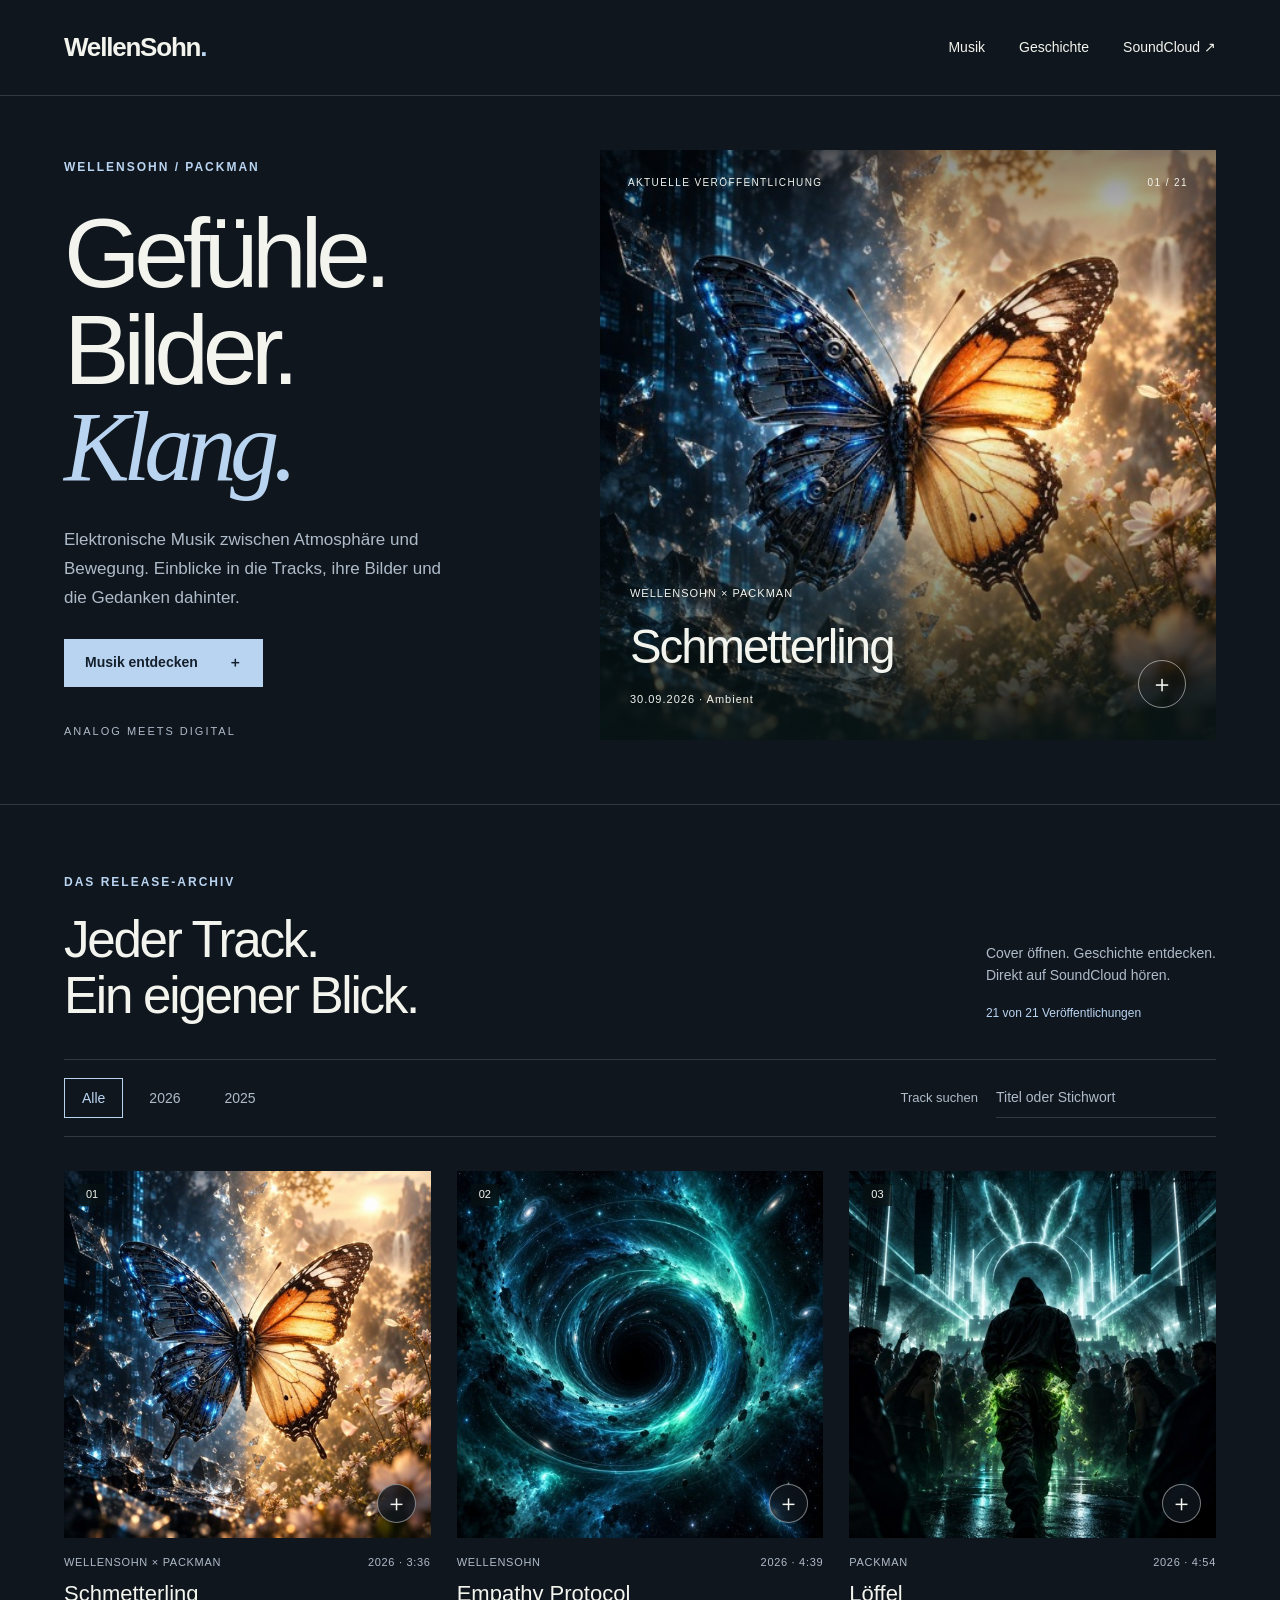
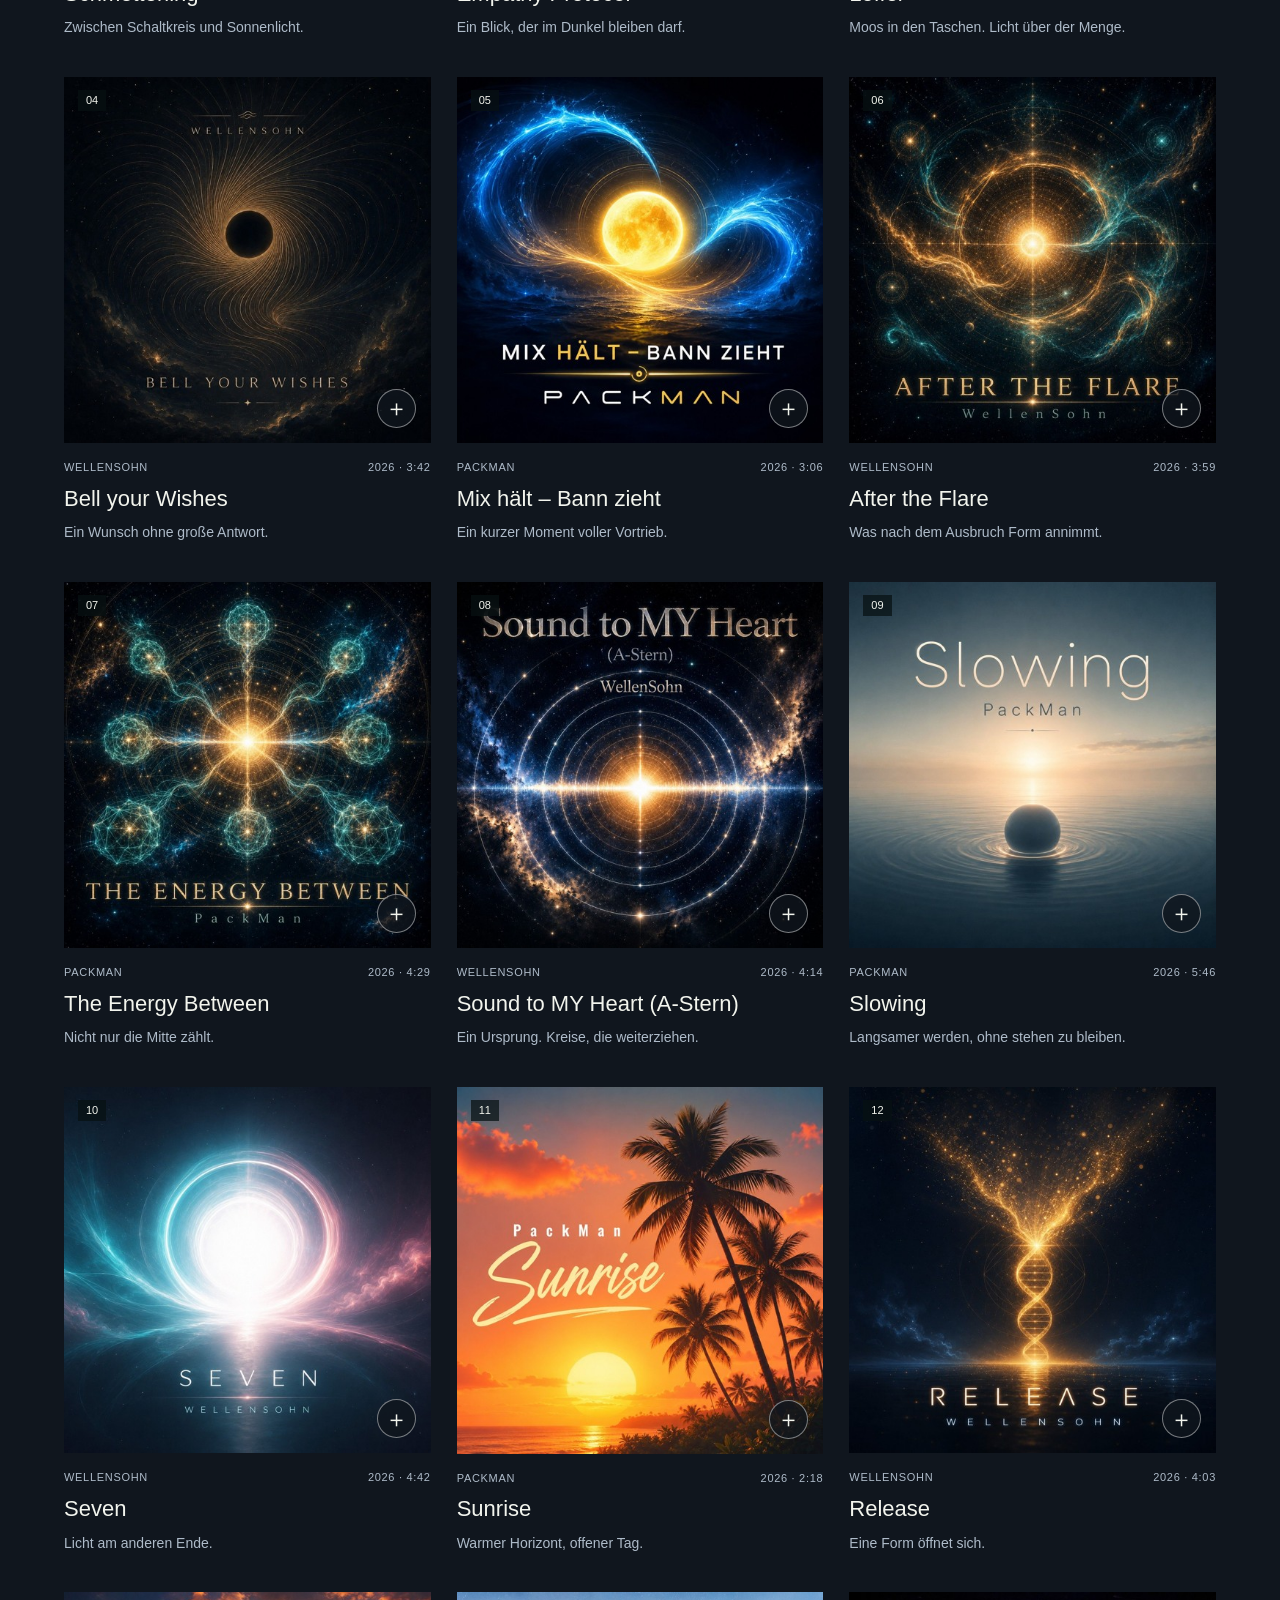
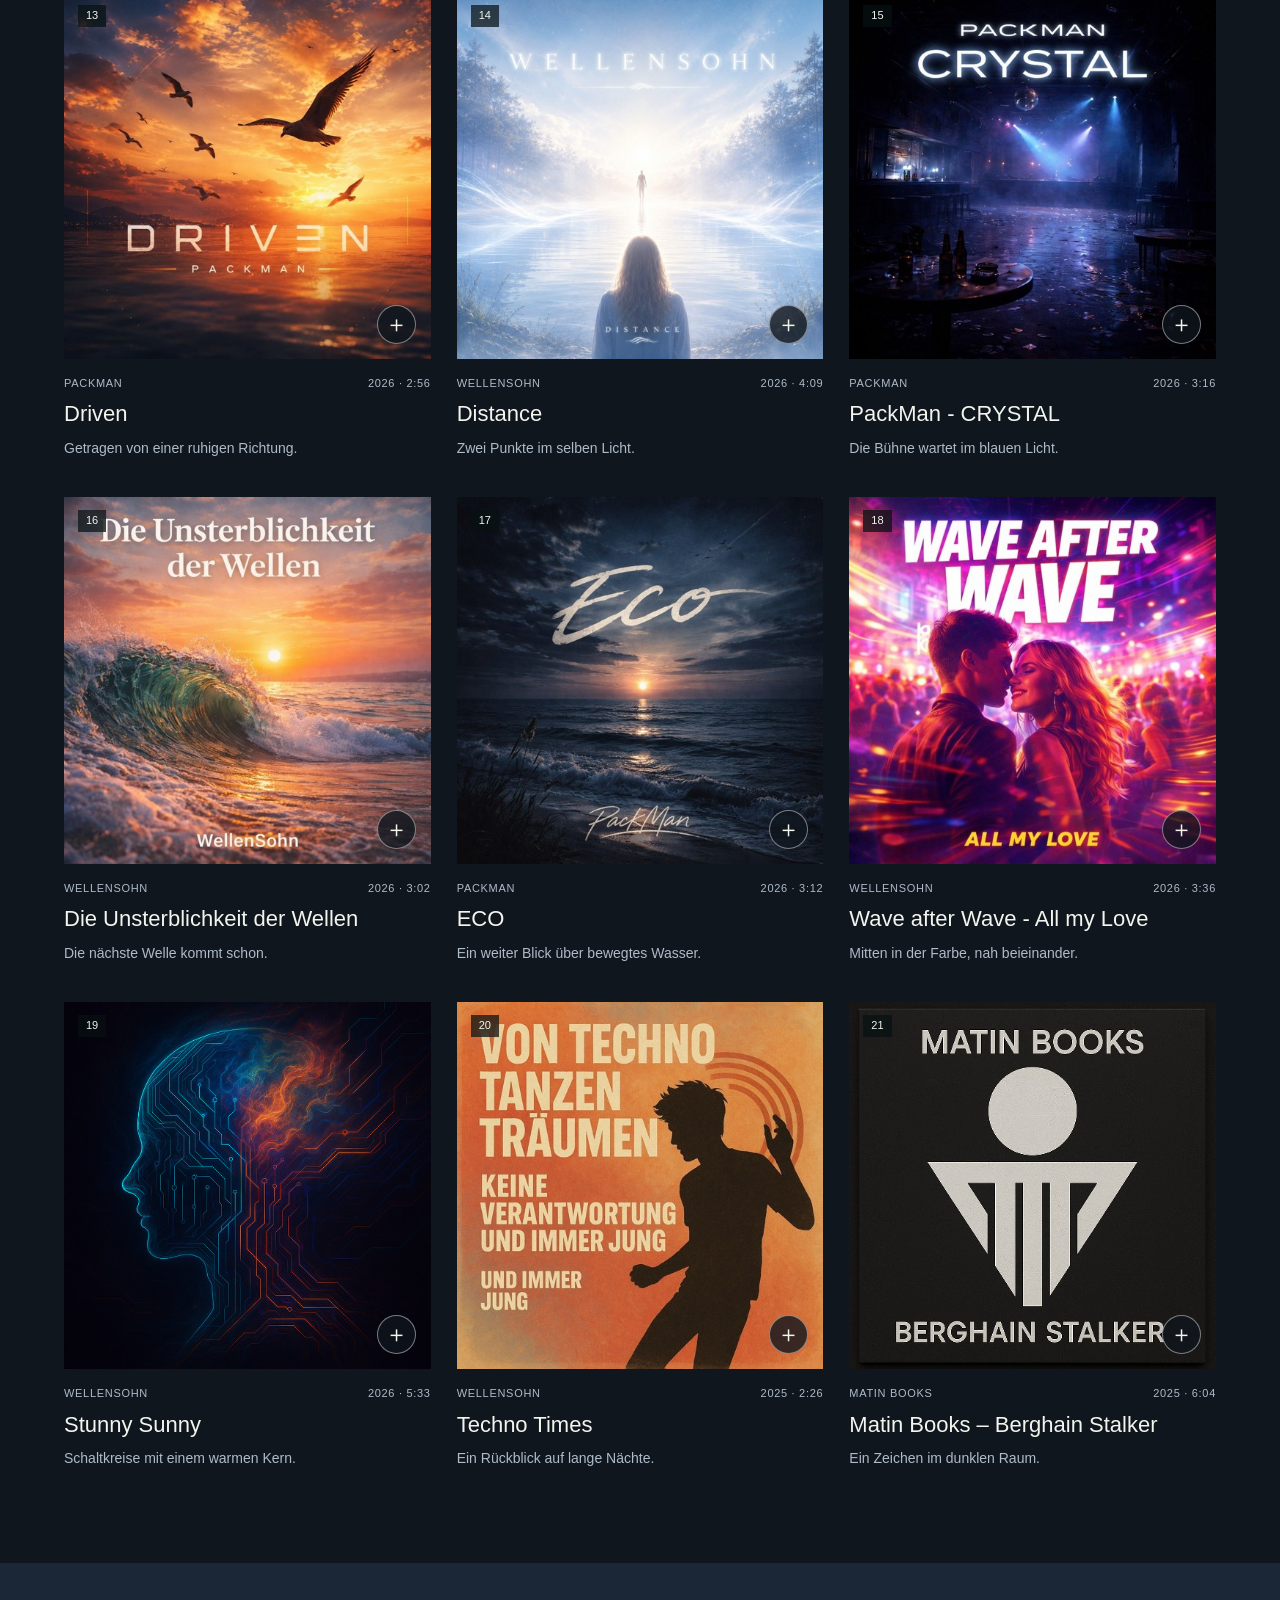
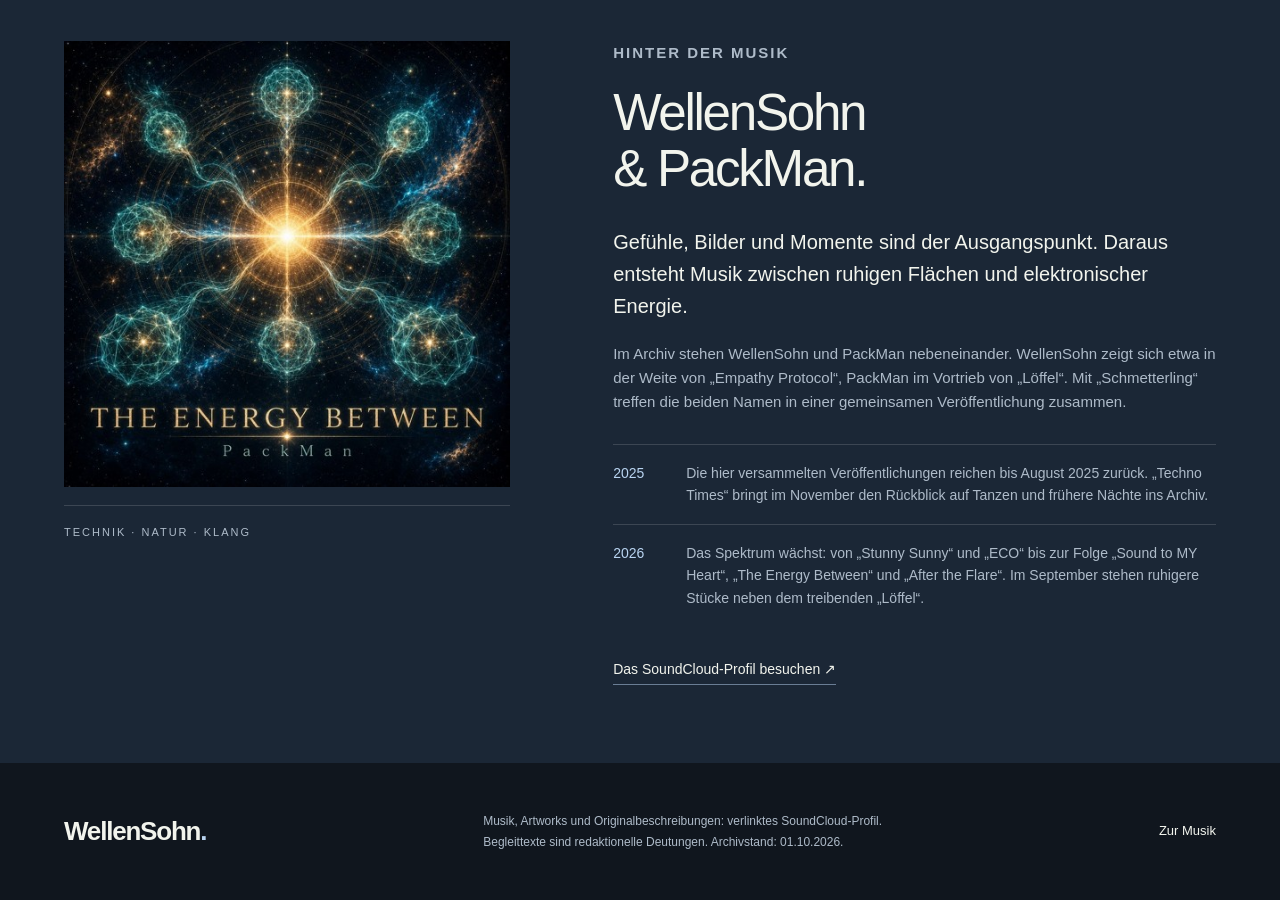
==== index.html @ 06a83a8c "Add WellenSohn music website with 21 SoundCloud releases and original artworks" ====
<!doctype html>
<html lang="de">
<head>
<meta charset="utf-8"><meta name="viewport" content="width=device-width, initial-scale=1">
<meta name="theme-color" content="#10161e">
<meta name="description" content="WellenSohn – Veröffentlichungen, Cover und Geschichten zwischen Atmosphäre und elektronischer Bewegung. Musik von WellenSohn und PackMan auf SoundCloud.">
<title>WellenSohn · Musik & Geschichten</title>
<link rel="icon" type="image/svg+xml" href="assets/favicon.svg">
<link rel="stylesheet" href="style.css">
<script defer src="tracks.js"></script><script defer src="app.js"></script>
</head>
<body>
<a class="skip" href="#musik">Direkt zur Musik</a>
<header class="header"><a href="#" class="wordmark" aria-label="WellenSohn Startseite">WellenSohn<span class="brand-dot">.</span></a><nav aria-label="Hauptnavigation"><a href="#musik">Musik</a><a href="#geschichte">Geschichte</a><a href="https://soundcloud.com/pack-man-405653013" target="_blank" rel="noopener noreferrer">SoundCloud <span aria-hidden="true">↗</span></a></nav></header>
<main>
<section class="hero" aria-labelledby="hero-title">
<div class="hero-copy"><p class="eyebrow">WELLENSOHN / PACKMAN</p><h1 id="hero-title">Gefühle.<br>Bilder.<br><em>Klang.</em></h1><p class="hero-intro">Elektronische Musik zwischen Atmosphäre und Bewegung. Einblicke in die Tracks, ihre Bilder und die Gedanken dahinter.</p><a class="button light" href="#musik">Musik entdecken <span aria-hidden="true">＋</span></a><p class="hero-foot">ANALOG MEETS DIGITAL</p></div>
<button class="hero-art" data-track="schmetterling" aria-label="Schmetterling: Cover und Begleittext öffnen"><img src="assets/schmetterling.jpg" alt="Cover von Schmetterling" width="500" height="500" fetchpriority="high"><span class="hero-art-shade"></span><span class="hero-art-top">AKTUELLE VERÖFFENTLICHUNG <span>01 / 21</span></span><span class="hero-art-caption"><span><small>WELLENSOHN × PACKMAN</small><strong>Schmetterling</strong><small>30.09.2026 · Ambient</small></span><span class="round" aria-hidden="true">＋</span></span></button>
</section>
<section class="music-section" id="musik" aria-labelledby="music-title"><div class="section-heading"><div><p class="eyebrow">DAS RELEASE-ARCHIV</p><h2 id="music-title">Jeder Track.<br>Ein eigener Blick.</h2></div><div class="archive-note"><p>Cover öffnen. Geschichte entdecken.<br>Direkt auf SoundCloud hören.</p><span id="count">21 Veröffentlichungen</span></div></div><div class="catalog-bar"><div class="year-buttons" role="group" aria-label="Nach Jahr filtern"><button class="year active" data-year="all" aria-pressed="true">Alle</button><button class="year" data-year="2026" aria-pressed="false">2026</button><button class="year" data-year="2025" aria-pressed="false">2025</button></div><label class="search-label"><span>Track suchen</span><input id="search" type="search" placeholder="Titel oder Stichwort" autocomplete="off"></label></div><div id="tracks" class="track-grid"></div><p id="empty" class="empty" hidden>Kein Track gefunden. Versuche ein anderes Stichwort.</p><p id="result-status" class="sr-only" role="status" aria-live="polite"></p><noscript><p>Für das interaktive Archiv bitte JavaScript aktivieren. <a href="https://soundcloud.com/pack-man-405653013/tracks">Alle Tracks direkt auf SoundCloud hören.</a></p></noscript></section>
<section class="history" id="geschichte" aria-labelledby="history-title"><div class="history-image"><img src="assets/the-energy-between.jpg" alt="Cover von The Energy Between" width="500" height="500" loading="lazy"><span>TECHNIK · NATUR · KLANG</span></div><div class="history-copy"><p class="eyebrow">HINTER DER MUSIK</p><h2 id="history-title">WellenSohn<br>& PackMan.</h2><p class="lead">Gefühle, Bilder und Momente sind der Ausgangspunkt. Daraus entsteht Musik zwischen ruhigen Flächen und elektronischer Energie.</p><p>Im Archiv stehen WellenSohn und PackMan nebeneinander. WellenSohn zeigt sich etwa in der Weite von „Empathy Protocol“, PackMan im Vortrieb von „Löffel“. Mit „Schmetterling“ treffen die beiden Namen in einer gemeinsamen Veröffentlichung zusammen.</p><div class="timeline"><div><span>2025</span><p>Die hier versammelten Veröffentlichungen reichen bis August 2025 zurück. „Techno Times“ bringt im November den Rückblick auf Tanzen und frühere Nächte ins Archiv.</p></div><div><span>2026</span><p>Das Spektrum wächst: von „Stunny Sunny“ und „ECO“ bis zur Folge „Sound to MY Heart“, „The Energy Between“ und „After the Flare“. Im September stehen ruhigere Stücke neben dem treibenden „Löffel“.</p></div></div><a class="text-link" href="https://soundcloud.com/pack-man-405653013" target="_blank" rel="noopener noreferrer">Das SoundCloud-Profil besuchen ↗</a></div></section>
</main>
<footer><a href="#" class="wordmark">WellenSohn<span class="brand-dot">.</span></a><p>Musik, Artworks und Originalbeschreibungen: verlinktes SoundCloud-Profil.<br>Begleittexte sind redaktionelle Deutungen. Archivstand: 01.10.2026.</p><a href="#musik">Zur Musik</a></footer>
<dialog id="track-dialog" aria-labelledby="detail-title"><div class="dialog-inner"><button class="close-button" aria-label="Track-Ansicht schließen">✕</button><div class="detail-visual"><img id="detail-art" alt="" width="500" height="500"></div><div class="detail-copy"><p id="detail-meta" class="eyebrow"></p><h2 id="detail-title"></h2><div id="detail-tags" class="tags"></div><p class="story-label">ZUM TRACK · KREATIVE INTERPRETATION</p><p id="detail-story" class="story"></p><details id="original"><summary>Originalbeschreibung auf SoundCloud</summary><p id="detail-description"></p></details><div id="player-area"><button id="load-player" class="button light">▶ Auf dieser Seite anhören</button><p class="player-note">Lädt den SoundCloud-Player. Dabei wird eine Verbindung zu SoundCloud hergestellt.</p></div><a id="detail-link" class="text-link" target="_blank" rel="noopener noreferrer">Track auf SoundCloud öffnen ↗</a><div class="detail-bottom"><button id="previous" aria-label="Vorheriger Track">← Vorheriger</button><span id="detail-position"></span><button id="next" aria-label="Nächster Track">Nächster →</button></div></div></div></dialog>
</body></html>
---- style.css ----
:root{--bg:#10161e;--surface:#18222f;--ink:#f2f4ed;--muted:#aebbc9;--accent:#b9d4f1;--line:#ffffff25;--pad:clamp(22px,5vw,88px)}*{box-sizing:border-box}html{scroll-behavior:smooth;scroll-padding-top:95px}body{margin:0;background:var(--bg);color:var(--ink);font-family:Arial,Helvetica,sans-serif;font-size:16px;line-height:1.6}body.modal-open{overflow:hidden}a{color:inherit;text-decoration:none}button,input{font:inherit}button{cursor:pointer}button,a,input,summary{touch-action:manipulation}button:focus-visible,a:focus-visible,input:focus-visible,summary:focus-visible{outline:3px solid var(--accent);outline-offset:5px}button{color:inherit}::selection{background:var(--accent);color:var(--bg)}.header{height:96px;padding:0 var(--pad);display:flex;align-items:center;justify-content:space-between;border-bottom:1px solid var(--line);gap:24px}.wordmark{font-size:26px;letter-spacing:-1.2px;font-weight:750}.brand-dot{color:var(--accent)}nav{display:flex;gap:34px;font-size:14px}nav a:hover,.text-link:hover{color:var(--accent)}.hero{padding:54px var(--pad) 64px;display:grid;grid-template-columns:.85fr 1.15fr;gap:7%;max-width:1700px;margin:auto}.eyebrow{font-size:12px;font-weight:700;letter-spacing:2px;color:var(--accent);margin:0 0 20px}.hero-copy{padding-top:8px;display:flex;flex-direction:column;align-items:flex-start}h1{font-size:clamp(62px,7.7vw,116px);letter-spacing:-.065em;line-height:.98;font-weight:500;margin:8px 0 30px}h1 em{font-family:Georgia,serif;font-weight:400;color:var(--accent)}.hero-intro{max-width:385px;color:var(--muted);font-size:17px;line-height:1.7;margin:0 0 26px}.button{min-height:48px;border:0;padding:12px 21px;display:inline-flex;justify-content:center;align-items:center;gap:30px;font-weight:600;font-size:14px}.light{background:var(--accent);color:#15202d}.light:hover{background:#d9e8f7}.hero-foot{letter-spacing:2px;font-size:11px;color:var(--muted);margin:36px 0 0}.hero-art{position:relative;border:0;padding:0;min-height:560px;overflow:hidden;background:#18222f;text-align:left;isolation:isolate}.hero-art>img{height:100%;width:100%;position:absolute;inset:0;object-fit:cover;transition:transform .8s}.hero-art:hover>img{transform:scale(1.025)}.hero-art-shade{position:absolute;inset:0;background:linear-gradient(180deg,#0007,transparent 30%,transparent 48%,#071415ee)}.hero-art-top{position:absolute;top:25px;left:28px;right:28px;display:flex;justify-content:space-between;gap:15px;letter-spacing:1.4px;font-size:10px}.hero-art-caption{position:absolute;bottom:32px;left:30px;right:30px;display:flex;align-items:end;justify-content:space-between;gap:16px}.hero-art-caption small{display:block;font-size:11px;letter-spacing:1px}.hero-art-caption strong{display:block;font-size:clamp(30px,3.7vw,53px);letter-spacing:-2px;font-weight:500;margin:6px 0}.round{display:flex;align-items:center;justify-content:center;border:1px solid #ffffff80;border-radius:50%;width:48px;height:48px;font-size:24px;flex-shrink:0}.music-section{padding:68px var(--pad) 94px;border-top:1px solid var(--line);max-width:1700px;margin:auto}.section-heading{display:flex;justify-content:space-between;gap:30px;align-items:end;margin-bottom:36px}h2{font-size:clamp(32px,4vw,58px);font-weight:500;letter-spacing:-.045em;line-height:1.08;margin:0}.archive-note{font-size:14px;color:var(--muted)}.archive-note p{margin:0 0 14px}.archive-note span{font-size:12px;color:var(--accent)}.catalog-bar{border-top:1px solid var(--line);border-bottom:1px solid var(--line);padding:18px 0;display:flex;justify-content:space-between;align-items:center;gap:20px;margin-bottom:34px}.year-buttons{display:flex;gap:8px}.year{border:1px solid transparent;background:transparent;font-size:14px;padding:8px 17px;color:var(--muted)}.year:hover{color:var(--ink)}.year.active{border-color:var(--accent);color:var(--accent)}.search-label{display:flex;align-items:center;gap:18px;font-size:13px;color:var(--muted)}input{width:220px;border:0;border-bottom:1px solid var(--line);background:transparent;color:var(--ink);padding:8px 0;font-size:14px;border-radius:0}input::placeholder{color:#aebbc9}.track-grid{display:grid;grid-template-columns:repeat(3,minmax(0,1fr));gap:38px 26px}.track-card{min-width:0}.cover-button{display:block;position:relative;width:100%;aspect-ratio:1;background:var(--surface);border:0;padding:0;overflow:hidden}.cover-button img{display:block;width:100%;height:100%;object-fit:cover;transition:transform .5s}.cover-button:hover img{transform:scale(1.035)}.card-index{position:absolute;top:13px;left:14px;font-size:11px;background:#081113b8;backdrop-filter:blur(6px);padding:2px 8px;font-variant-numeric:tabular-nums}.card-open{position:absolute;right:15px;bottom:15px;background:#10161ec9;border:1px solid #ffffff70;border-radius:50%;height:39px;width:39px;display:grid;place-items:center;font-size:23px}.track-info{padding-top:16px}.track-top{display:flex;justify-content:space-between;gap:10px;color:var(--muted);font-size:11px;letter-spacing:.7px;text-transform:uppercase}.track-info h3{font-size:22px;font-weight:500;letter-spacing:-.6px;line-height:1.25;margin:8px 0}.title-button{padding:0;background:none;border:0;text-align:left;font:inherit}.track-teaser{font-size:14px;line-height:1.6;color:var(--muted);margin:9px 0 0;max-width:95%}.empty{padding:50px 0;color:var(--muted)}.history{background:#1b2736;padding:78px var(--pad);display:grid;grid-template-columns:.85fr 1.15fr;gap:9%;align-items:center}.history-image{position:relative;align-self:start;max-width:490px}.history-image img{display:block;width:100%;height:auto;aspect-ratio:1;object-fit:cover}.history-image span{display:block;font-size:11px;letter-spacing:2px;border-top:1px solid var(--line);padding:18px 0;color:var(--muted);margin-top:18px}.history-copy{max-width:650px}.history-copy .lead{font-size:20px;line-height:1.6;color:var(--ink);margin-top:30px}.history-copy>p{color:var(--muted);font-size:15px}.timeline{margin:30px 0}.timeline>div{display:grid;grid-template-columns:56px 1fr;gap:17px;border-top:1px solid var(--line);padding:17px 0}.timeline span{color:var(--accent);font-size:14px}.timeline p{margin:0;font-size:14px;color:var(--muted)}.text-link{font-size:14px;border-bottom:1px solid #b9d4f180;padding-bottom:4px;display:inline-block}footer{padding:36px var(--pad);display:flex;align-items:center;justify-content:space-between;gap:35px}footer p{font-size:12px;line-height:1.7;color:var(--muted)}footer>a:last-child{font-size:13px;white-space:nowrap}dialog{width:min(1120px,94vw);max-height:92vh;border:1px solid #ffffff35;padding:0;color:var(--ink);background:#131d1f;overflow:auto}dialog::backdrop{background:#03090bea;backdrop-filter:blur(7px)}.dialog-inner{display:grid;grid-template-columns:.9fr 1.1fr;position:relative;isolation:isolate}.close-button{position:sticky;top:14px;right:14px;margin:14px 14px -58px auto;grid-column:1/-1;z-index:5;width:42px;height:42px;border:1px solid #ffffff75;background:#10161ee8;border-radius:50%;font-size:20px}.detail-visual{position:sticky;top:0;align-self:start;padding:38px 24px 38px 38px}.detail-visual img{width:100%;height:auto;display:block;box-shadow:0 18px 60px #0006}.dialog-inner::before{content:"";position:absolute;inset:0;z-index:-2;background-image:var(--art);background-size:cover;background-position:center;opacity:.12}.dialog-inner::after{content:"";position:absolute;inset:0;z-index:-1;background:linear-gradient(90deg,#10161e44,#10161ebb)}.detail-copy{padding:54px 42px 35px 24px;min-width:0}.detail-copy h2{font-size:clamp(30px,3.5vw,47px);overflow-wrap:anywhere}.detail-copy .eyebrow{font-size:10px;line-height:1.8;padding-right:24px;margin-bottom:15px}.tags{display:flex;flex-wrap:wrap;gap:7px;margin:20px 0 24px}.tags span{border:1px solid #b9d4f140;padding:3px 9px;font-size:12px;color:var(--accent)}.story-label{letter-spacing:1.4px;font-size:10px;color:var(--accent);margin-top:24px}.story{font-size:17px;line-height:1.8;color:#e1e8e3}details{margin:24px 0;border-top:1px solid var(--line);border-bottom:1px solid var(--line);padding:14px 0;color:var(--muted);font-size:13px}summary{cursor:pointer}#detail-description{white-space:pre-line;font-size:14px;line-height:1.8}#player-area{margin:24px 0 16px}#player-area .button{width:100%;gap:8px}.player-note{font-size:11px;color:var(--muted);line-height:1.5;margin:10px 0}iframe{border:0;width:100%;height:166px;display:block}.detail-bottom{display:flex;justify-content:space-between;align-items:center;gap:8px;padding-top:25px;border-top:1px solid var(--line);margin-top:32px;font-size:12px;color:var(--muted)}.detail-bottom button{background:none;border:0;font-size:12px;padding:8px 0}.detail-bottom button:hover{color:var(--accent)}.skip{position:fixed;z-index:20;top:-80px;background:var(--accent);color:#10161e;padding:12px}.skip:focus{top:0}.sr-only{position:absolute;width:1px;height:1px;padding:0;margin:-1px;overflow:hidden;clip:rect(0,0,0,0);white-space:nowrap;border:0}[hidden]{display:none!important}@media(min-width:1450px){.hero-art{min-height:650px}.track-grid{grid-template-columns:repeat(4,minmax(0,1fr))}}@media(max-width:900px){.hero{gap:5%;padding-top:36px}.hero-art{min-height:490px}h1{font-size:76px}.hero-art-caption strong{font-size:32px;letter-spacing:-1px}.hero-art-top{font-size:9px;left:20px;right:20px}.hero-art-top>span{display:none}.hero-art-caption{left:20px;right:20px}.hero-intro{font-size:15px}.track-grid{gap:28px 18px}.track-info h3{font-size:19px}.track-top{font-size:10px}.history{gap:6%}.dialog-inner{grid-template-columns:.75fr 1.25fr}.detail-visual{padding:45px 12px 30px 24px}.detail-copy{padding-right:24px}footer{flex-wrap:wrap}.search-label>span{display:none}}@media(max-width:620px){.header{height:78px;gap:12px}.wordmark{font-size:22px}nav{gap:17px;font-size:12px}nav a:last-child{display:none}.hero{grid-template-columns:1fr;padding-top:32px;gap:30px;padding-bottom:40px}.hero-copy{position:relative}h1{font-size:77px;margin-bottom:22px}.hero-intro{max-width:320px;font-size:16px}.hero-foot{margin-top:24px;font-size:10px}.hero-art{min-height:0;aspect-ratio:1}.hero-art-caption strong{font-size:36px}.hero-art-top{font-size:9px}.music-section{padding-top:42px;padding-bottom:50px}.section-heading{display:block;margin-bottom:25px}h2{font-size:38px}.archive-note{margin-top:20px}.archive-note p{display:none}.catalog-bar{align-items:flex-start;flex-wrap:wrap;gap:16px}.search-label{width:100%}.search-label input{width:100%;font-size:16px}.year{font-size:14px}.track-grid{grid-template-columns:repeat(2,minmax(0,1fr));gap:26px 15px}.track-info h3{font-size:18px}.track-top{display:block;font-size:10px;line-height:1.6}.track-top>span{display:block}.track-teaser{font-size:13px;margin-top:7px}.card-index{top:8px;left:8px;font-size:10px}.card-open{height:30px;width:30px;right:9px;bottom:9px;font-size:20px}.history{grid-template-columns:1fr;padding-top:45px;padding-bottom:45px;gap:28px}.history-image{max-width:240px}.history-image span{display:none}.history-copy .lead{font-size:18px}.history-copy>p{font-size:15px}footer{gap:15px;padding-top:28px;padding-bottom:28px}footer p{order:3;width:100%;font-size:11px;margin:0}footer>a:last-child{margin-left:auto}dialog{width:96vw;max-height:94vh}.dialog-inner{display:block}.close-button{position:sticky;display:block;float:right;margin:12px 12px -54px 0}.detail-visual{position:relative;top:auto;padding:22px 22px 0}.detail-visual img{width:100%;max-height:380px;object-fit:contain;box-shadow:none}.detail-copy{padding:26px 24px 24px}.detail-copy h2{font-size:36px}.detail-copy .eyebrow{font-size:11px}.story{font-size:16px}.detail-bottom button{font-size:13px}}@media(prefers-reduced-motion:reduce){html{scroll-behavior:auto}*{transition:none!important}}
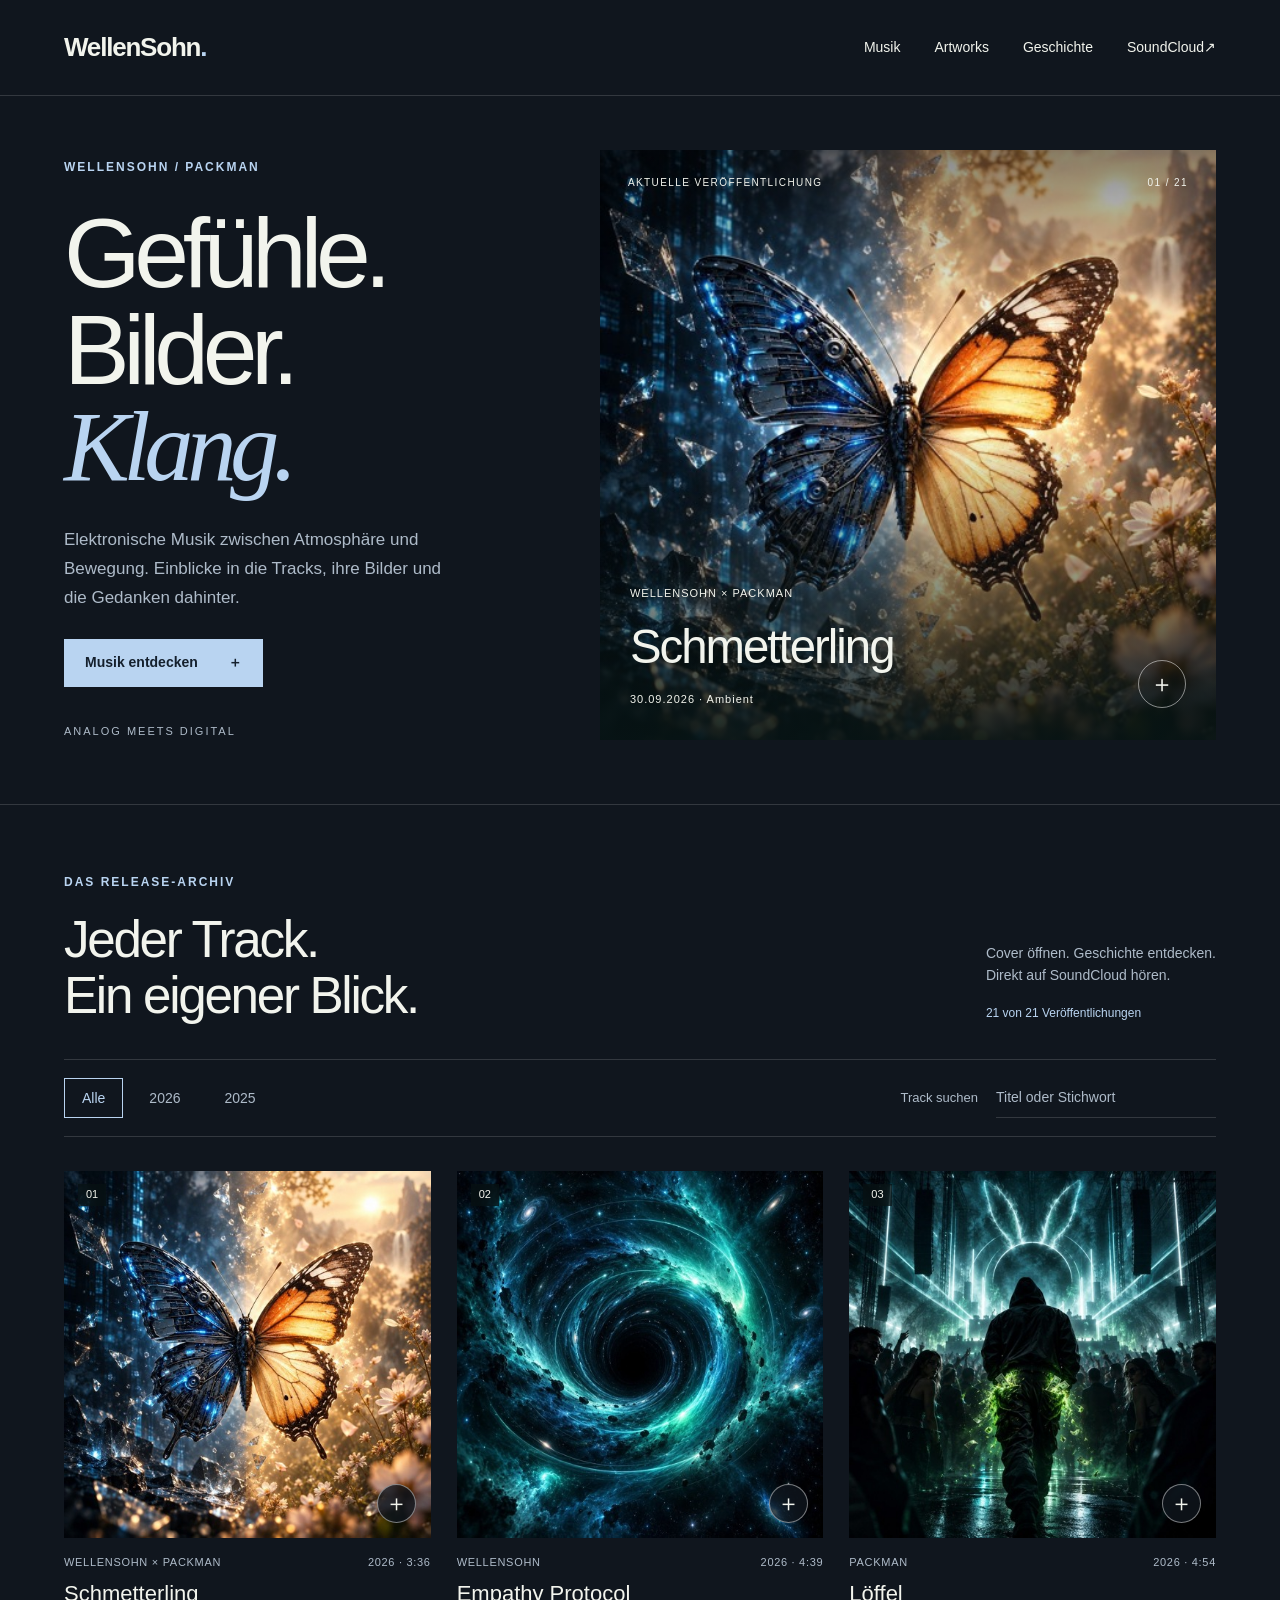
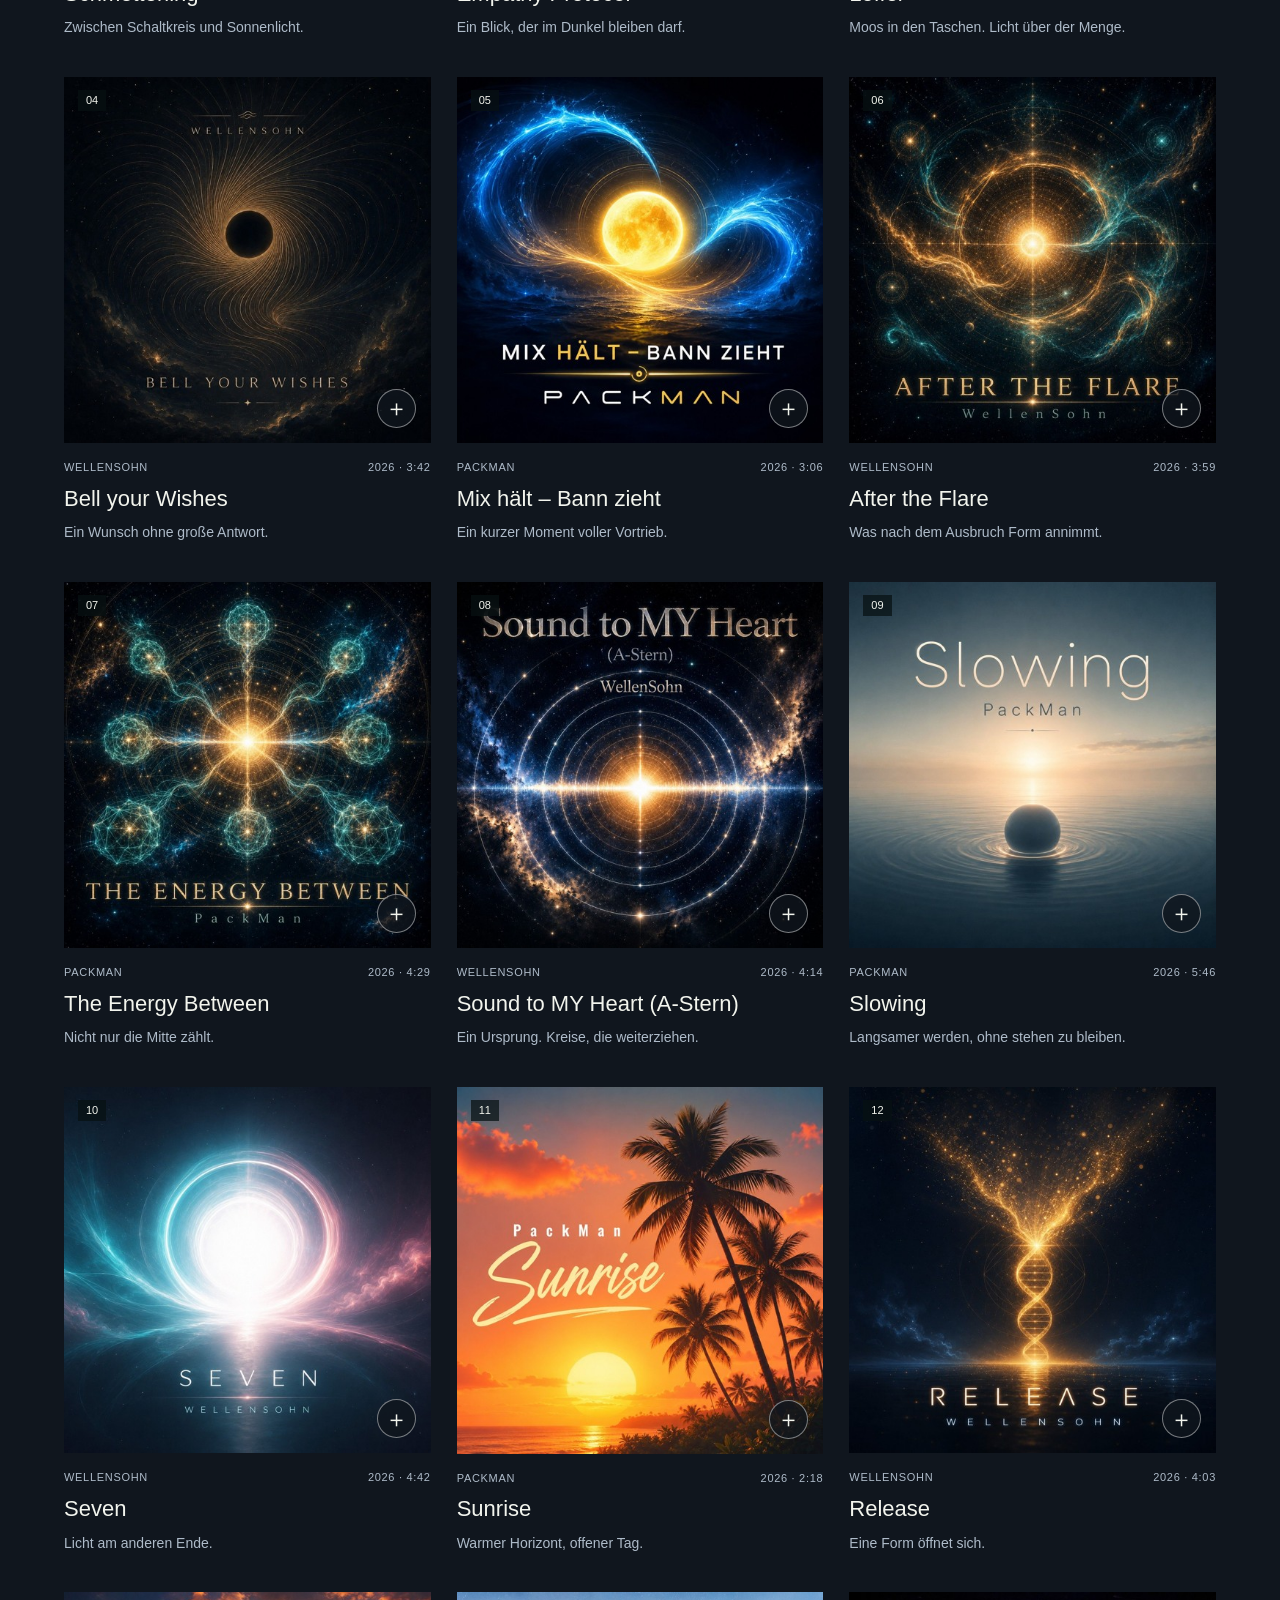
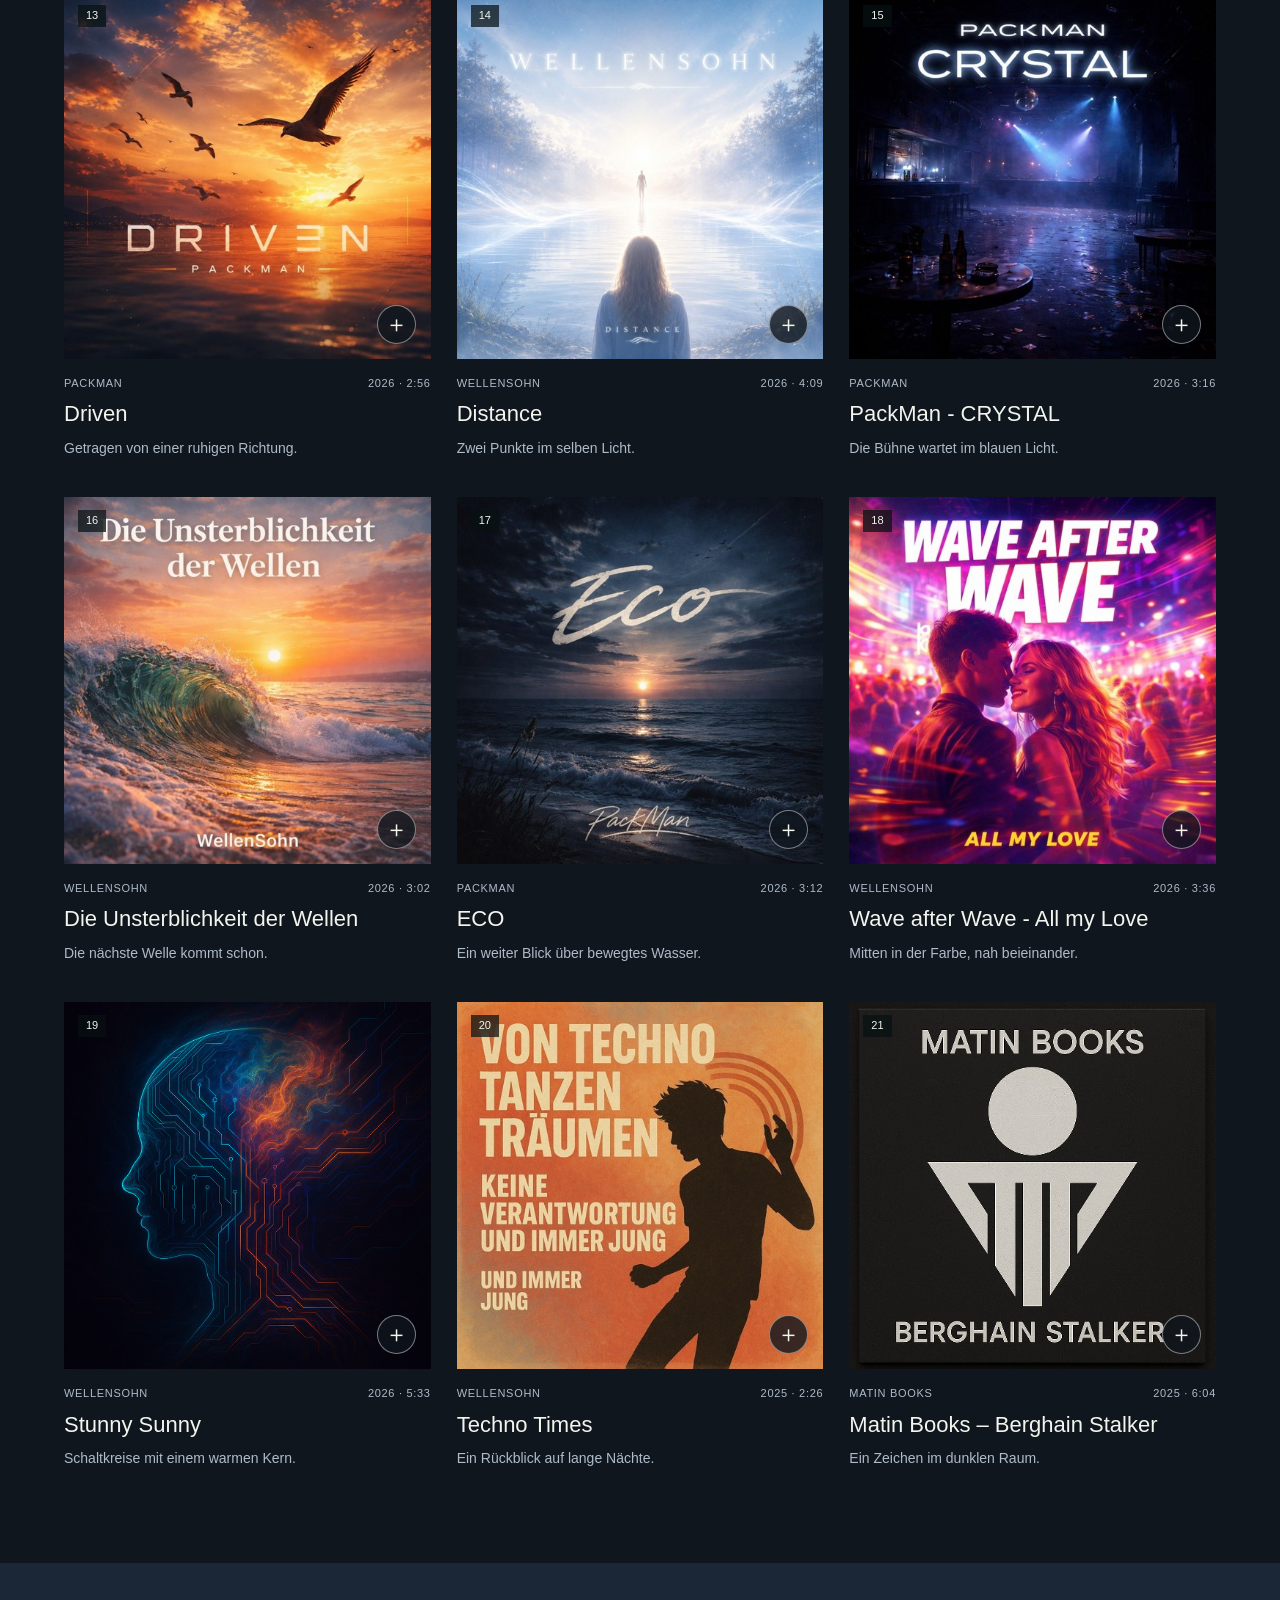
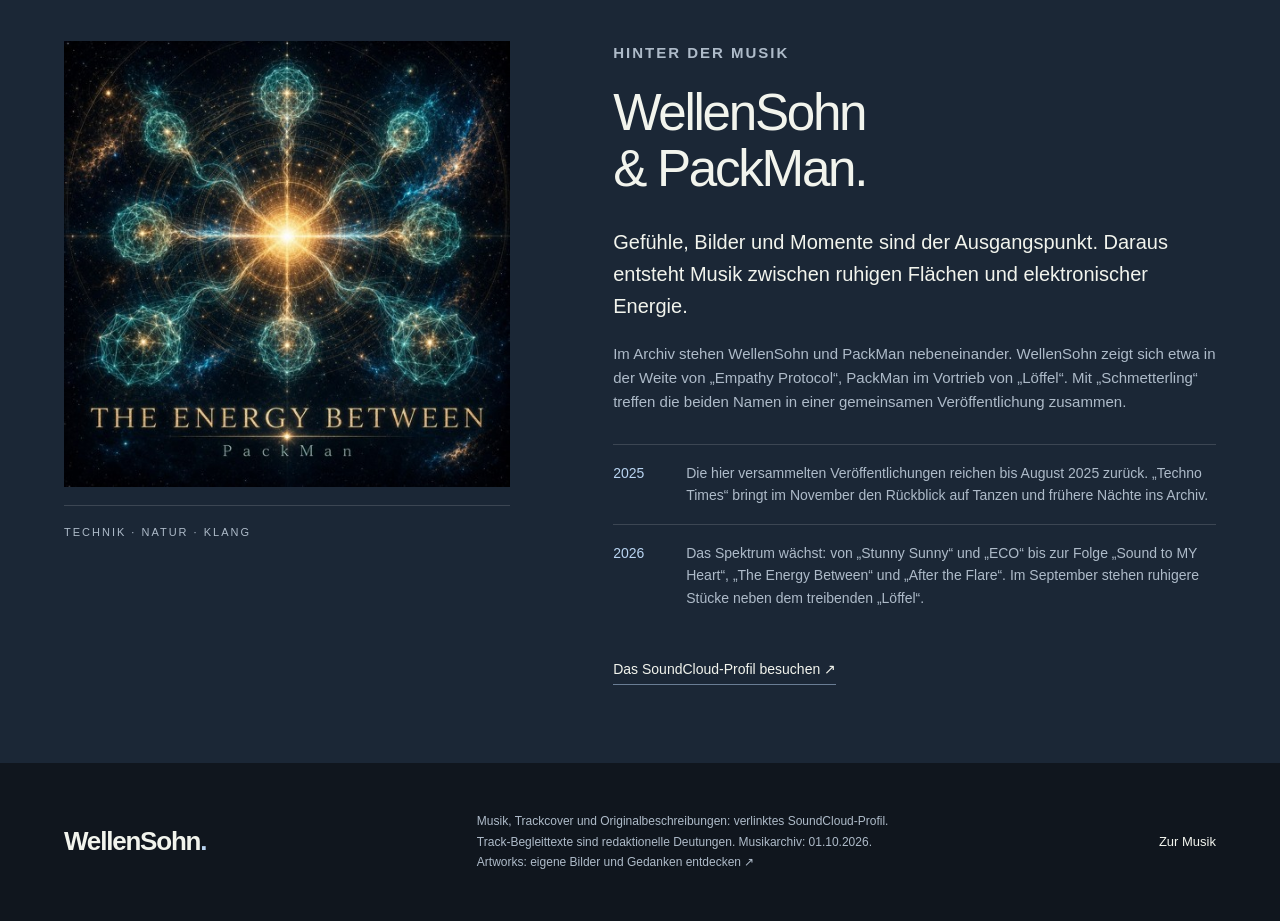
==== commit 0444ad53: "Add Artworks gallery and Was weiterklingt with responsive navigation" ====
--- a/index.html
+++ b/index.html
@@ -4,14 +4,14 @@
 <meta charset="utf-8"><meta name="viewport" content="width=device-width, initial-scale=1">
 <meta name="theme-color" content="#10161e">
 <meta name="description" content="WellenSohn – Veröffentlichungen, Cover und Geschichten zwischen Atmosphäre und elektronischer Bewegung. Musik von WellenSohn und PackMan auf SoundCloud.">
-<title>WellenSohn · Musik & Geschichten</title>
+<title>WellenSohn · Musik, Artworks & Geschichten</title>
 <link rel="icon" type="image/svg+xml" href="assets/favicon.svg">
-<link rel="stylesheet" href="style.css">
+<link rel="stylesheet" href="style.css"><link rel="stylesheet" href="artworks.css">
 <script defer src="tracks.js"></script><script defer src="app.js"></script>
 </head>
 <body>
 <a class="skip" href="#musik">Direkt zur Musik</a>
-<header class="header"><a href="#" class="wordmark" aria-label="WellenSohn Startseite">WellenSohn<span class="brand-dot">.</span></a><nav aria-label="Hauptnavigation"><a href="#musik">Musik</a><a href="#geschichte">Geschichte</a><a href="https://soundcloud.com/pack-man-405653013" target="_blank" rel="noopener noreferrer">SoundCloud <span aria-hidden="true">↗</span></a></nav></header>
+<header class="header"><a href="#" class="wordmark" aria-label="WellenSohn Startseite">WellenSohn<span class="brand-dot">.</span></a><nav aria-label="Hauptnavigation"><a href="#musik">Musik</a><a href="artworks.html">Artworks</a><a href="#geschichte">Geschichte</a><a href="https://soundcloud.com/pack-man-405653013" target="_blank" rel="noopener noreferrer">SoundCloud <span aria-hidden="true">↗</span></a></nav></header>
 <main>
 <section class="hero" aria-labelledby="hero-title">
 <div class="hero-copy"><p class="eyebrow">WELLENSOHN / PACKMAN</p><h1 id="hero-title">Gefühle.<br>Bilder.<br><em>Klang.</em></h1><p class="hero-intro">Elektronische Musik zwischen Atmosphäre und Bewegung. Einblicke in die Tracks, ihre Bilder und die Gedanken dahinter.</p><a class="button light" href="#musik">Musik entdecken <span aria-hidden="true">＋</span></a><p class="hero-foot">ANALOG MEETS DIGITAL</p></div>
@@ -20,6 +20,6 @@
 <section class="music-section" id="musik" aria-labelledby="music-title"><div class="section-heading"><div><p class="eyebrow">DAS RELEASE-ARCHIV</p><h2 id="music-title">Jeder Track.<br>Ein eigener Blick.</h2></div><div class="archive-note"><p>Cover öffnen. Geschichte entdecken.<br>Direkt auf SoundCloud hören.</p><span id="count">21 Veröffentlichungen</span></div></div><div class="catalog-bar"><div class="year-buttons" role="group" aria-label="Nach Jahr filtern"><button class="year active" data-year="all" aria-pressed="true">Alle</button><button class="year" data-year="2026" aria-pressed="false">2026</button><button class="year" data-year="2025" aria-pressed="false">2025</button></div><label class="search-label"><span>Track suchen</span><input id="search" type="search" placeholder="Titel oder Stichwort" autocomplete="off"></label></div><div id="tracks" class="track-grid"></div><p id="empty" class="empty" hidden>Kein Track gefunden. Versuche ein anderes Stichwort.</p><p id="result-status" class="sr-only" role="status" aria-live="polite"></p><noscript><p>Für das interaktive Archiv bitte JavaScript aktivieren. <a href="https://soundcloud.com/pack-man-405653013/tracks">Alle Tracks direkt auf SoundCloud hören.</a></p></noscript></section>
 <section class="history" id="geschichte" aria-labelledby="history-title"><div class="history-image"><img src="assets/the-energy-between.jpg" alt="Cover von The Energy Between" width="500" height="500" loading="lazy"><span>TECHNIK · NATUR · KLANG</span></div><div class="history-copy"><p class="eyebrow">HINTER DER MUSIK</p><h2 id="history-title">WellenSohn<br>& PackMan.</h2><p class="lead">Gefühle, Bilder und Momente sind der Ausgangspunkt. Daraus entsteht Musik zwischen ruhigen Flächen und elektronischer Energie.</p><p>Im Archiv stehen WellenSohn und PackMan nebeneinander. WellenSohn zeigt sich etwa in der Weite von „Empathy Protocol“, PackMan im Vortrieb von „Löffel“. Mit „Schmetterling“ treffen die beiden Namen in einer gemeinsamen Veröffentlichung zusammen.</p><div class="timeline"><div><span>2025</span><p>Die hier versammelten Veröffentlichungen reichen bis August 2025 zurück. „Techno Times“ bringt im November den Rückblick auf Tanzen und frühere Nächte ins Archiv.</p></div><div><span>2026</span><p>Das Spektrum wächst: von „Stunny Sunny“ und „ECO“ bis zur Folge „Sound to MY Heart“, „The Energy Between“ und „After the Flare“. Im September stehen ruhigere Stücke neben dem treibenden „Löffel“.</p></div></div><a class="text-link" href="https://soundcloud.com/pack-man-405653013" target="_blank" rel="noopener noreferrer">Das SoundCloud-Profil besuchen ↗</a></div></section>
 </main>
-<footer><a href="#" class="wordmark">WellenSohn<span class="brand-dot">.</span></a><p>Musik, Artworks und Originalbeschreibungen: verlinktes SoundCloud-Profil.<br>Begleittexte sind redaktionelle Deutungen. Archivstand: 01.10.2026.</p><a href="#musik">Zur Musik</a></footer>
+<footer><a href="#" class="wordmark">WellenSohn<span class="brand-dot">.</span></a><p>Musik, Trackcover und Originalbeschreibungen: verlinktes SoundCloud-Profil.<br>Track-Begleittexte sind redaktionelle Deutungen. Musikarchiv: 01.10.2026.<br><a href="artworks.html">Artworks: eigene Bilder und Gedanken entdecken ↗</a></p><a href="#musik">Zur Musik</a></footer>
 <dialog id="track-dialog" aria-labelledby="detail-title"><div class="dialog-inner"><button class="close-button" aria-label="Track-Ansicht schließen">✕</button><div class="detail-visual"><img id="detail-art" alt="" width="500" height="500"></div><div class="detail-copy"><p id="detail-meta" class="eyebrow"></p><h2 id="detail-title"></h2><div id="detail-tags" class="tags"></div><p class="story-label">ZUM TRACK · KREATIVE INTERPRETATION</p><p id="detail-story" class="story"></p><details id="original"><summary>Originalbeschreibung auf SoundCloud</summary><p id="detail-description"></p></details><div id="player-area"><button id="load-player" class="button light">▶ Auf dieser Seite anhören</button><p class="player-note">Lädt den SoundCloud-Player. Dabei wird eine Verbindung zu SoundCloud hergestellt.</p></div><a id="detail-link" class="text-link" target="_blank" rel="noopener noreferrer">Track auf SoundCloud öffnen ↗</a><div class="detail-bottom"><button id="previous" aria-label="Vorheriger Track">← Vorheriger</button><span id="detail-position"></span><button id="next" aria-label="Nächster Track">Nächster →</button></div></div></div></dialog>
 </body></html>
--- a/artworks.css
+++ b/artworks.css
@@ -0,0 +1,44 @@
+/* Shared navigation and the independent artwork gallery. */
+.header nav a { min-height:44px; display:inline-flex; align-items:center; }
+.header nav a[aria-current="page"] { color:var(--accent); text-decoration:underline; text-underline-offset:8px; }
+.artworks-main, .artwork-page { max-width:1500px; margin:auto; padding:60px var(--pad) 88px; }
+.artworks-intro { padding-bottom:55px; }
+.artworks-intro h1 { font-size:clamp(55px,7vw,96px); margin:20px 0 26px; }
+.artworks-intro>p:last-child { color:var(--muted); font-size:18px; line-height:1.7; }
+.artwork-feature { border-top:1px solid var(--line); padding-top:40px; display:grid; grid-template-columns:1.2fr .8fr; gap:7%; align-items:center; }
+.artwork-image-link { display:block; background:#0d131a; }
+.artwork-image-link img { display:block; width:100%; height:auto; }
+.artwork-image-link:hover { outline:1px solid var(--accent); outline-offset:6px; }
+.artwork-summary h2 { font-size:clamp(38px,4.6vw,64px); }
+.artwork-summary>p:not(.eyebrow) { max-width:36ch; color:var(--muted); font-size:17px; line-height:1.8; margin:26px 0 32px; }
+.artwork-back { margin-bottom:42px; }
+.artwork-heading { max-width:1000px; margin:0 auto 35px; }
+.artwork-heading h1 { font-size:clamp(48px,6.5vw,88px); line-height:1.07; margin:18px 0 24px; }
+.artwork-heading h1 em { display:block; }
+.artwork-date { color:var(--muted); font-size:13px; }
+.artwork-full { max-width:1000px; margin:0 auto; }
+.artwork-full img { display:block; width:100%; height:auto; }
+.artwork-prose { max-width:640px; margin:52px auto 0; font-size:clamp(18px,2vw,21px); line-height:1.85; color:#e1e8ee; }
+.artwork-prose>p { margin:0 0 28px; }
+.artwork-prose>p:first-child { font-size:1.12em; color:var(--ink); }
+.artwork-prose .artwork-signature { font-size:18px; font-weight:700; margin-top:38px; }
+.artwork-actions { max-width:640px; margin:34px auto 0; padding-top:26px; border-top:1px solid var(--line); display:flex; justify-content:space-between; flex-wrap:wrap; align-items:center; gap:20px; }
+#share-status { color:var(--muted); font-size:14px; margin:0; width:100%; }
+#share-status:empty { display:none; }
+#share-url { width:100%; font-size:16px; }
+@media(max-width:760px) {
+  .artworks-main, .artwork-page { padding-top:34px; padding-bottom:50px; }
+  .artworks-intro { padding-bottom:24px; }
+  .artworks-intro>p:last-child { font-size:16px; }
+  .artwork-feature { grid-template-columns:1fr; gap:28px; padding-top:26px; }
+  .artwork-summary>p:not(.eyebrow) { max-width:45ch; font-size:16px; margin:22px 0; }
+  .artwork-summary h2 br { display:none; }
+  .artwork-summary h2 { font-size:38px; }
+  .artwork-back { margin-bottom:30px; }
+  .artwork-prose { margin-top:30px; }
+}
+@media(max-width:620px) {
+  .header { height:auto; min-height:100px; flex-wrap:wrap; padding-top:16px; padding-bottom:10px; gap:4px 18px; }
+  .header nav { width:100%; flex-wrap:wrap; gap:4px 22px; font-size:13px; }
+  .header nav a:last-child { display:none; }
+}
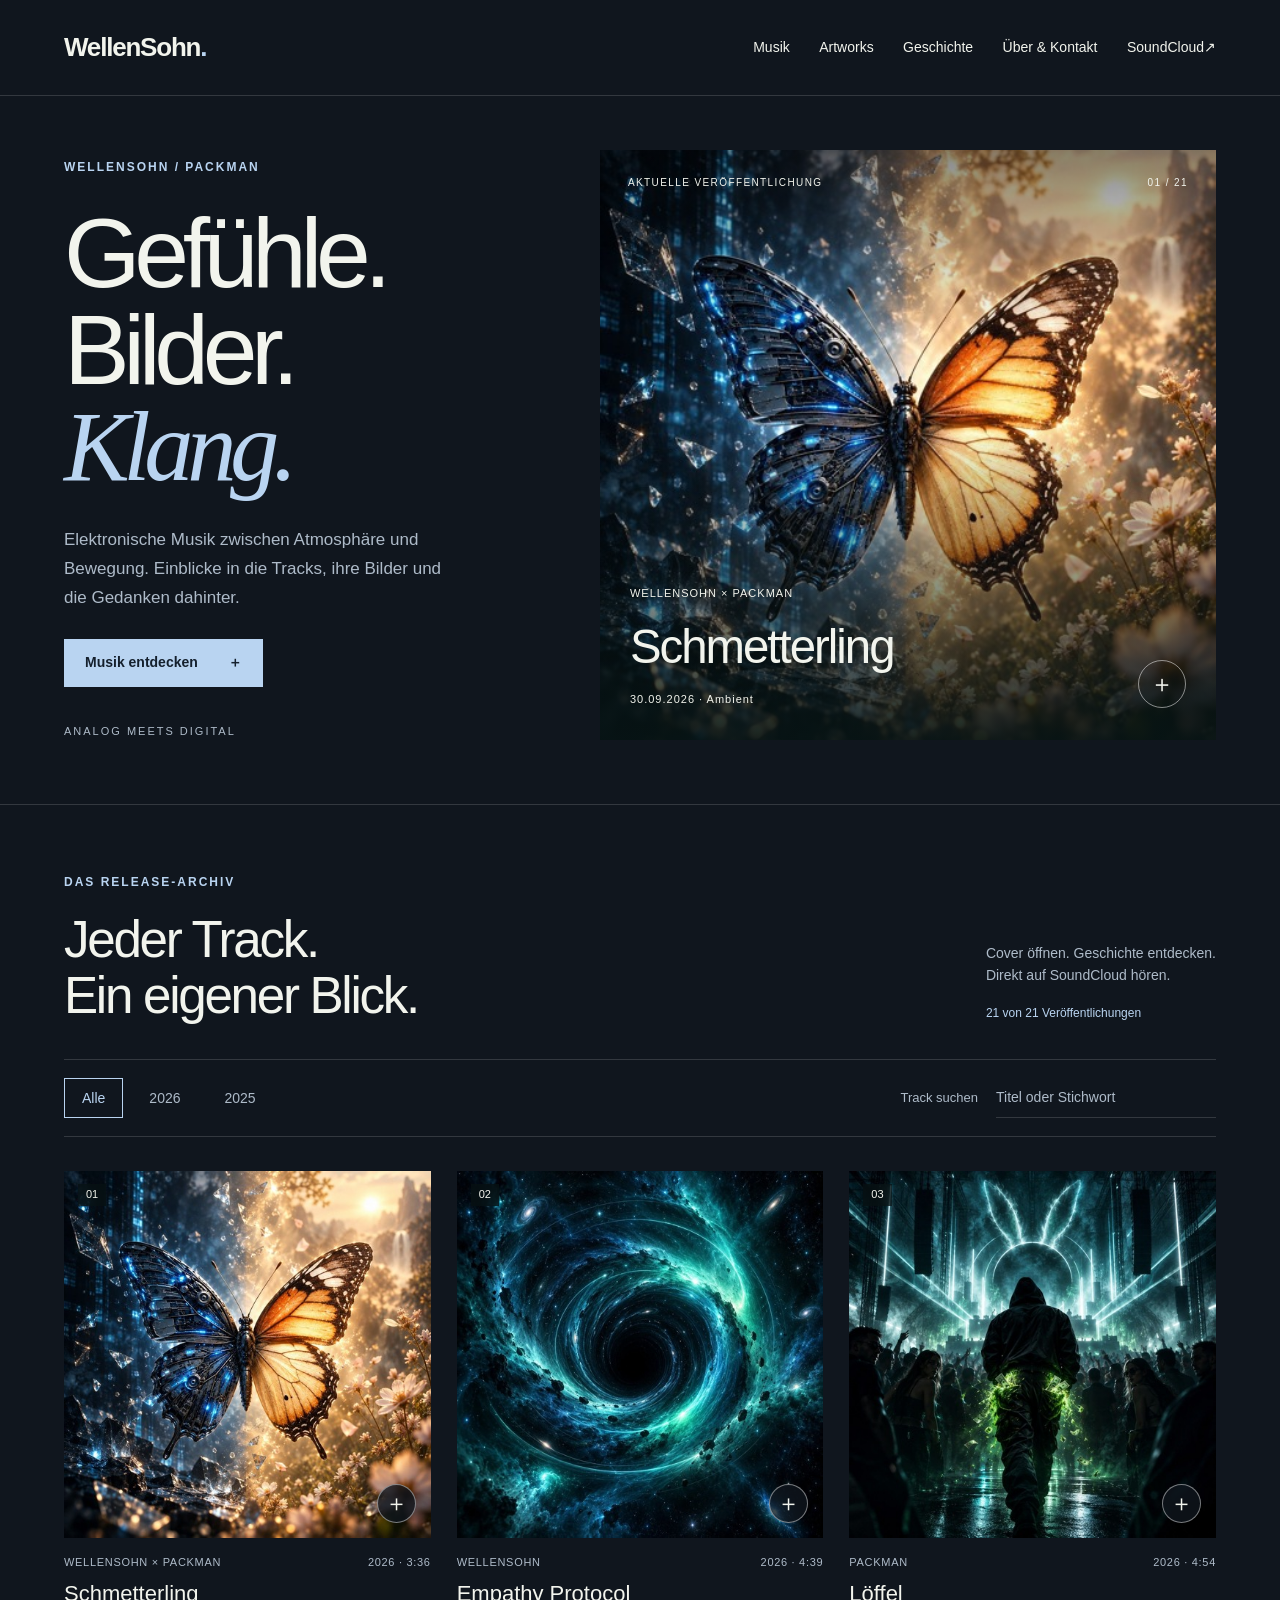
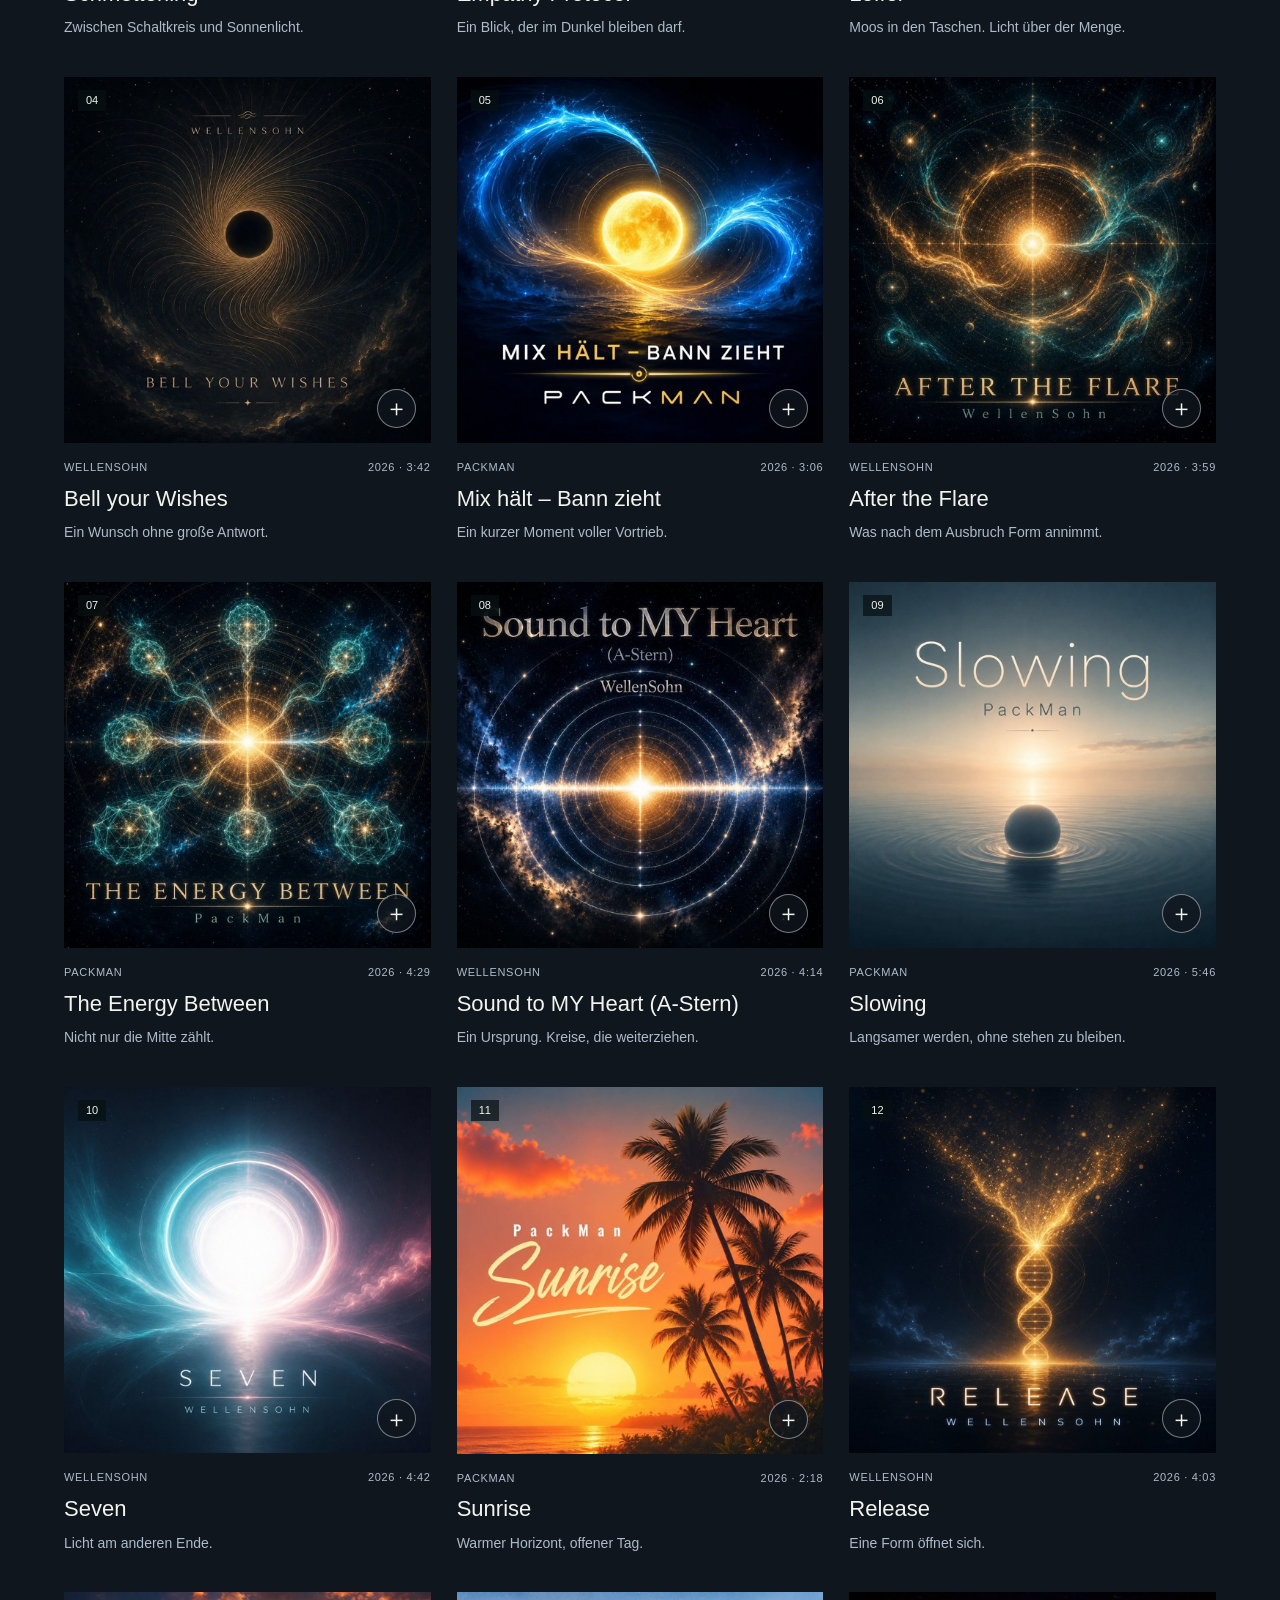
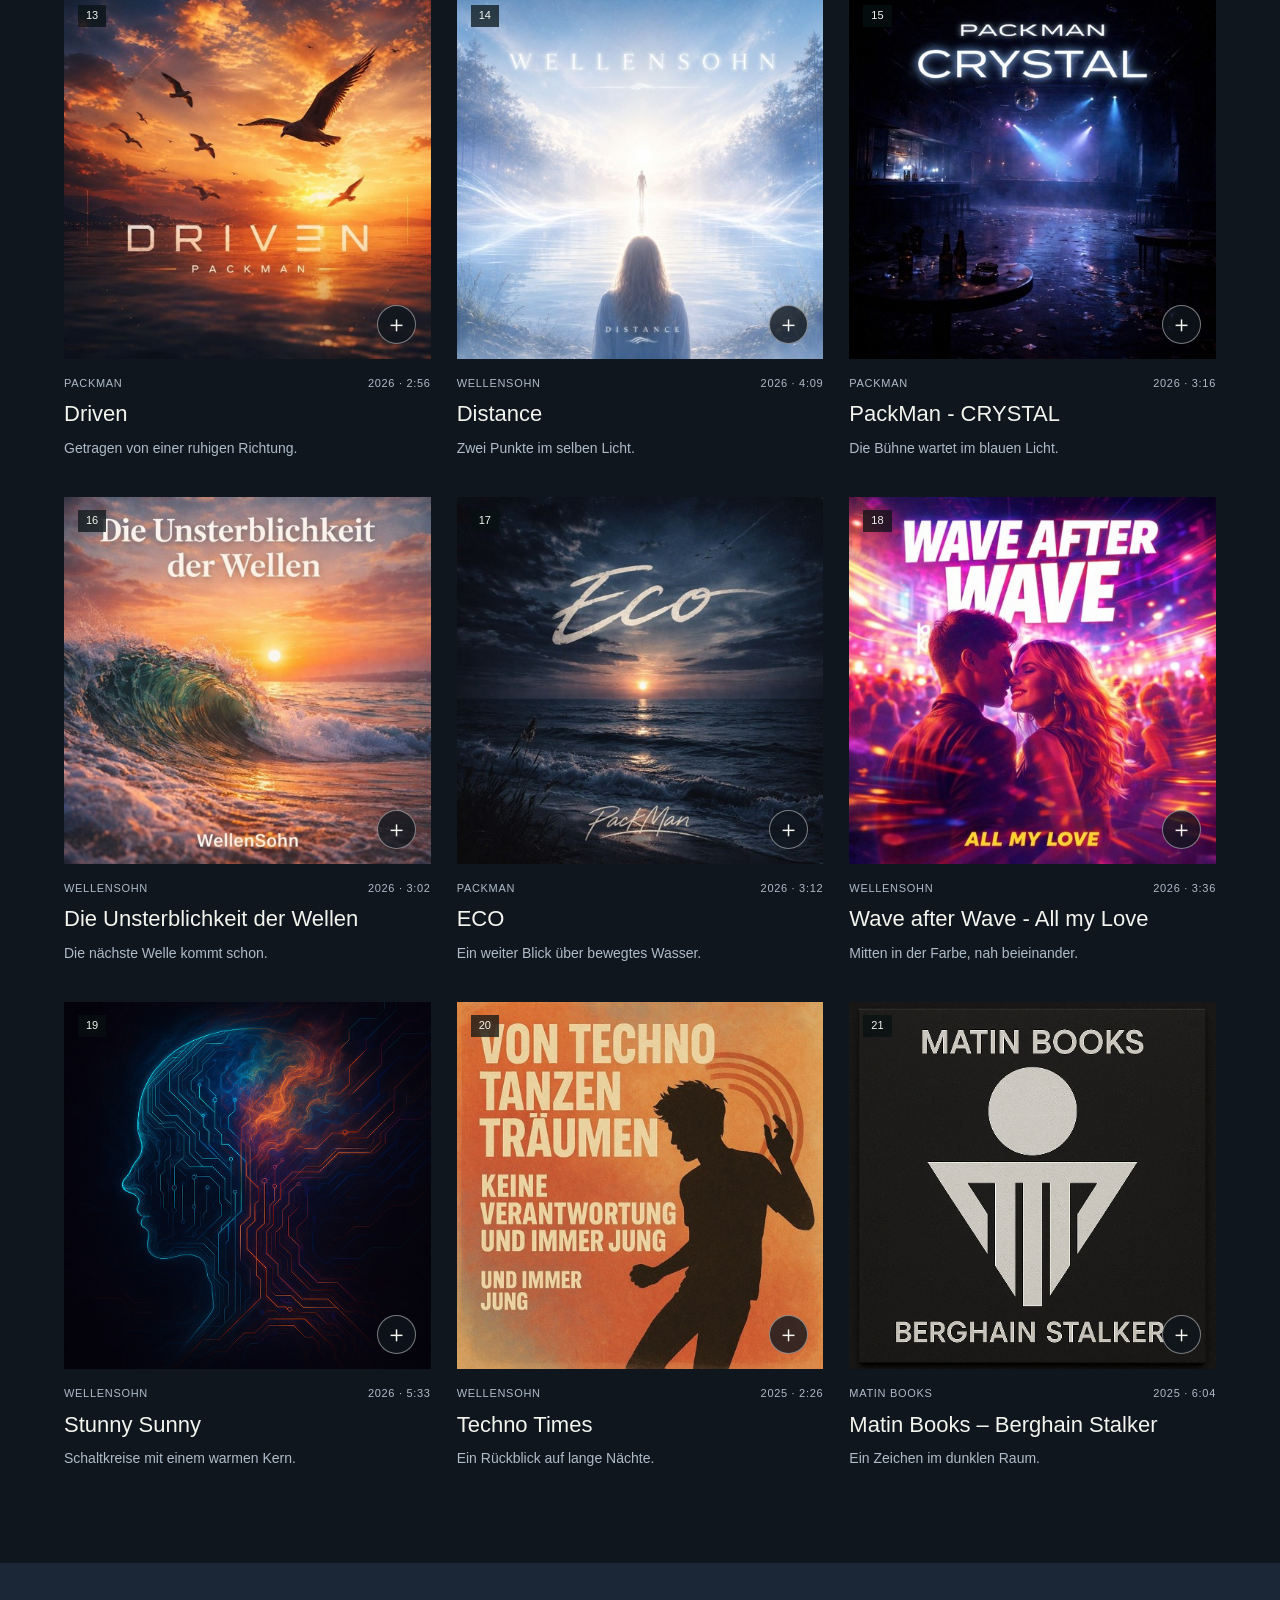
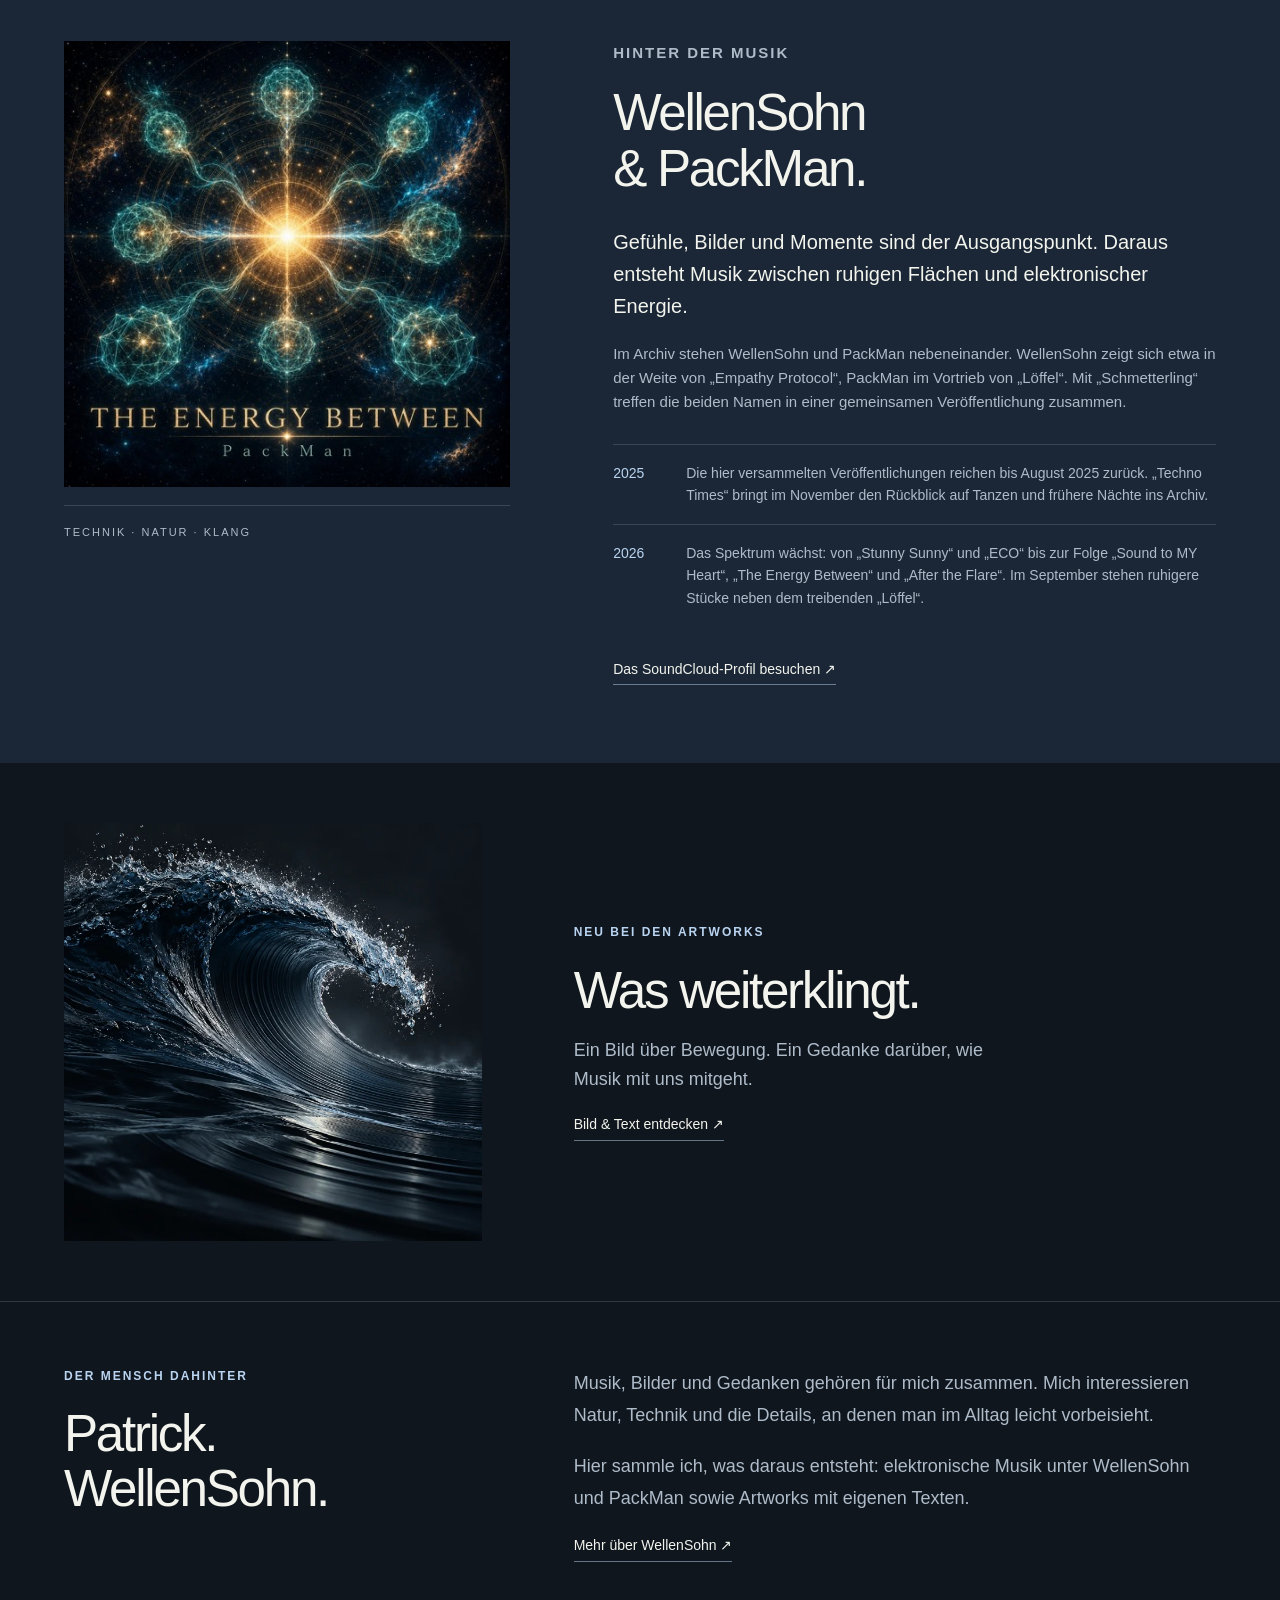
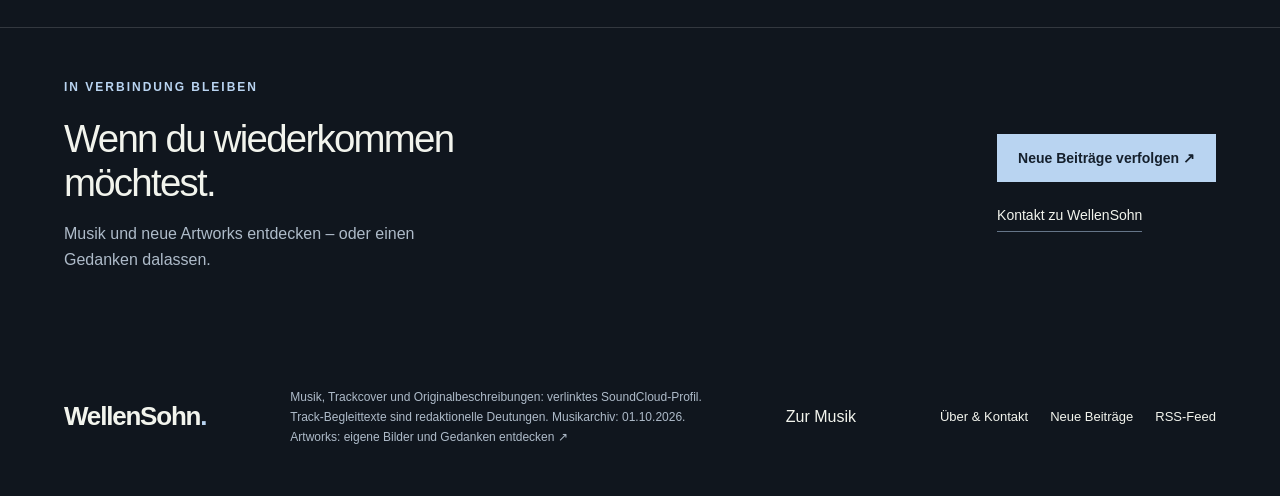
==== commit 185310d4: "Add artist introduction, contact, RSS, related music and artwork comments" ====
--- a/index.html
+++ b/index.html
@@ -8,10 +8,10 @@
 <link rel="icon" type="image/svg+xml" href="assets/favicon.svg">
 <link rel="stylesheet" href="style.css"><link rel="stylesheet" href="artworks.css">
 <script defer src="tracks.js"></script><script defer src="app.js"></script>
-</head>
+<link rel="stylesheet" href="community.css"><link rel="alternate" type="application/rss+xml" title="WellenSohn – neue Beiträge" href="feed.xml"></head>
 <body>
 <a class="skip" href="#musik">Direkt zur Musik</a>
-<header class="header"><a href="#" class="wordmark" aria-label="WellenSohn Startseite">WellenSohn<span class="brand-dot">.</span></a><nav aria-label="Hauptnavigation"><a href="#musik">Musik</a><a href="artworks.html">Artworks</a><a href="#geschichte">Geschichte</a><a href="https://soundcloud.com/pack-man-405653013" target="_blank" rel="noopener noreferrer">SoundCloud <span aria-hidden="true">↗</span></a></nav></header>
+<header class="header"><a href="#" class="wordmark" aria-label="WellenSohn Startseite">WellenSohn<span class="brand-dot">.</span></a><nav aria-label="Hauptnavigation"><a href="#musik">Musik</a><a href="artworks.html">Artworks</a><a href="#geschichte">Geschichte</a><a href="ueber.html">Über & Kontakt</a><a href="https://soundcloud.com/pack-man-405653013" target="_blank" rel="noopener noreferrer">SoundCloud <span aria-hidden="true">↗</span></a></nav></header>
 <main>
 <section class="hero" aria-labelledby="hero-title">
 <div class="hero-copy"><p class="eyebrow">WELLENSOHN / PACKMAN</p><h1 id="hero-title">Gefühle.<br>Bilder.<br><em>Klang.</em></h1><p class="hero-intro">Elektronische Musik zwischen Atmosphäre und Bewegung. Einblicke in die Tracks, ihre Bilder und die Gedanken dahinter.</p><a class="button light" href="#musik">Musik entdecken <span aria-hidden="true">＋</span></a><p class="hero-foot">ANALOG MEETS DIGITAL</p></div>
@@ -19,7 +19,7 @@
 </section>
 <section class="music-section" id="musik" aria-labelledby="music-title"><div class="section-heading"><div><p class="eyebrow">DAS RELEASE-ARCHIV</p><h2 id="music-title">Jeder Track.<br>Ein eigener Blick.</h2></div><div class="archive-note"><p>Cover öffnen. Geschichte entdecken.<br>Direkt auf SoundCloud hören.</p><span id="count">21 Veröffentlichungen</span></div></div><div class="catalog-bar"><div class="year-buttons" role="group" aria-label="Nach Jahr filtern"><button class="year active" data-year="all" aria-pressed="true">Alle</button><button class="year" data-year="2026" aria-pressed="false">2026</button><button class="year" data-year="2025" aria-pressed="false">2025</button></div><label class="search-label"><span>Track suchen</span><input id="search" type="search" placeholder="Titel oder Stichwort" autocomplete="off"></label></div><div id="tracks" class="track-grid"></div><p id="empty" class="empty" hidden>Kein Track gefunden. Versuche ein anderes Stichwort.</p><p id="result-status" class="sr-only" role="status" aria-live="polite"></p><noscript><p>Für das interaktive Archiv bitte JavaScript aktivieren. <a href="https://soundcloud.com/pack-man-405653013/tracks">Alle Tracks direkt auf SoundCloud hören.</a></p></noscript></section>
 <section class="history" id="geschichte" aria-labelledby="history-title"><div class="history-image"><img src="assets/the-energy-between.jpg" alt="Cover von The Energy Between" width="500" height="500" loading="lazy"><span>TECHNIK · NATUR · KLANG</span></div><div class="history-copy"><p class="eyebrow">HINTER DER MUSIK</p><h2 id="history-title">WellenSohn<br>& PackMan.</h2><p class="lead">Gefühle, Bilder und Momente sind der Ausgangspunkt. Daraus entsteht Musik zwischen ruhigen Flächen und elektronischer Energie.</p><p>Im Archiv stehen WellenSohn und PackMan nebeneinander. WellenSohn zeigt sich etwa in der Weite von „Empathy Protocol“, PackMan im Vortrieb von „Löffel“. Mit „Schmetterling“ treffen die beiden Namen in einer gemeinsamen Veröffentlichung zusammen.</p><div class="timeline"><div><span>2025</span><p>Die hier versammelten Veröffentlichungen reichen bis August 2025 zurück. „Techno Times“ bringt im November den Rückblick auf Tanzen und frühere Nächte ins Archiv.</p></div><div><span>2026</span><p>Das Spektrum wächst: von „Stunny Sunny“ und „ECO“ bis zur Folge „Sound to MY Heart“, „The Energy Between“ und „After the Flare“. Im September stehen ruhigere Stücke neben dem treibenden „Löffel“.</p></div></div><a class="text-link" href="https://soundcloud.com/pack-man-405653013" target="_blank" rel="noopener noreferrer">Das SoundCloud-Profil besuchen ↗</a></div></section>
-</main>
-<footer><a href="#" class="wordmark">WellenSohn<span class="brand-dot">.</span></a><p>Musik, Trackcover und Originalbeschreibungen: verlinktes SoundCloud-Profil.<br>Track-Begleittexte sind redaktionelle Deutungen. Musikarchiv: 01.10.2026.<br><a href="artworks.html">Artworks: eigene Bilder und Gedanken entdecken ↗</a></p><a href="#musik">Zur Musik</a></footer>
+<section class="home-artwork" aria-labelledby="home-artwork-title"><a href="artworks/was-weiterklingt.html" aria-label="Artwork Was weiterklingt öffnen"><img src="assets/artworks/was-weiterklingt-720.webp" width="720" height="720" loading="lazy" alt="Dunkelblaue Welle mit feinen Linien wie Schallplattenrillen"></a><div><p class="eyebrow">NEU BEI DEN ARTWORKS</p><h2 id="home-artwork-title">Was weiterklingt.</h2><p>Ein Bild über Bewegung. Ein Gedanke darüber, wie Musik mit uns mitgeht.</p><a class="text-link" href="artworks/was-weiterklingt.html">Bild & Text entdecken ↗</a></div></section><section class="about-preview" aria-labelledby="about-preview-title"><div><p class="eyebrow">DER MENSCH DAHINTER</p><h2 id="about-preview-title">Patrick.<br>WellenSohn.</h2></div><div><p>Musik, Bilder und Gedanken gehören für mich zusammen. Mich interessieren Natur, Technik und die Details, an denen man im Alltag leicht vorbeisieht.</p><p>Hier sammle ich, was daraus entsteht: elektronische Musik unter WellenSohn und PackMan sowie Artworks mit eigenen Texten.</p><a class="text-link" href="ueber.html">Mehr über WellenSohn ↗</a></div></section><aside class="stay-connected" aria-labelledby="stay-title"><div><p class="eyebrow">IN VERBINDUNG BLEIBEN</p><h2 id="stay-title">Wenn du wiederkommen möchtest.</h2><p>Musik und neue Artworks entdecken – oder einen Gedanken dalassen.</p></div><div class="connection-links"><a class="button light" href="ueber.html#folgen">Neue Beiträge verfolgen ↗</a><a class="text-link" href="ueber.html#kontakt">Kontakt zu WellenSohn</a></div></aside></main>
+<footer><a href="#" class="wordmark">WellenSohn<span class="brand-dot">.</span></a><p>Musik, Trackcover und Originalbeschreibungen: verlinktes SoundCloud-Profil.<br>Track-Begleittexte sind redaktionelle Deutungen. Musikarchiv: 01.10.2026.<br><a href="artworks.html">Artworks: eigene Bilder und Gedanken entdecken ↗</a></p><a href="#musik">Zur Musik</a><div class="footer-links"><a href="ueber.html">Über & Kontakt</a><a href="ueber.html#folgen">Neue Beiträge</a><a href="feed.xml">RSS-Feed</a></div></footer>
 <dialog id="track-dialog" aria-labelledby="detail-title"><div class="dialog-inner"><button class="close-button" aria-label="Track-Ansicht schließen">✕</button><div class="detail-visual"><img id="detail-art" alt="" width="500" height="500"></div><div class="detail-copy"><p id="detail-meta" class="eyebrow"></p><h2 id="detail-title"></h2><div id="detail-tags" class="tags"></div><p class="story-label">ZUM TRACK · KREATIVE INTERPRETATION</p><p id="detail-story" class="story"></p><details id="original"><summary>Originalbeschreibung auf SoundCloud</summary><p id="detail-description"></p></details><div id="player-area"><button id="load-player" class="button light">▶ Auf dieser Seite anhören</button><p class="player-note">Lädt den SoundCloud-Player. Dabei wird eine Verbindung zu SoundCloud hergestellt.</p></div><a id="detail-link" class="text-link" target="_blank" rel="noopener noreferrer">Track auf SoundCloud öffnen ↗</a><div class="detail-bottom"><button id="previous" aria-label="Vorheriger Track">← Vorheriger</button><span id="detail-position"></span><button id="next" aria-label="Nächster Track">Nächster →</button></div></div></div></dialog>
 </body></html>
--- a/community.css
+++ b/community.css
@@ -0,0 +1,46 @@
+.footer-links{display:flex;flex-wrap:wrap;gap:12px 22px;font-size:13px}
+.header nav{gap:clamp(16px,2.3vw,34px)}
+.about-main{max-width:1440px;margin:auto;padding:60px var(--pad) 80px}
+.about-intro{display:grid;grid-template-columns:1.5fr .5fr;gap:7%;align-items:center}
+.about-intro h1{font-size:clamp(45px,5.6vw,82px);line-height:1.08}
+.about-intro>img{width:100%;height:auto;max-width:300px;border:1px solid var(--line)}
+.about-lead{font-size:20px;line-height:1.75;color:var(--muted);max-width:60ch}
+.bio-copy{max-width:720px;margin:64px 0;font-size:18px;line-height:1.85;color:var(--muted)}
+.bio-copy h2{color:var(--ink);font-size:40px;margin-bottom:28px}
+.connection-section{padding:52px 0;border-top:1px solid var(--line)}
+.connection-grid{display:grid;grid-template-columns:1fr 1fr;gap:24px;margin-top:32px}
+.connection-card{padding:30px;background:var(--surface);min-width:0}
+.connection-card h3{font-size:23px;font-weight:500;line-height:1.3;margin:0 0 18px}
+.connection-card p{color:var(--muted);line-height:1.8}
+.connection-card .button{gap:12px;max-width:100%;text-align:center}
+.feed-open{margin-top:20px}.feed-help{margin-bottom:0}
+#feed-status:empty{display:none}#feed-url{width:100%;font-size:16px}
+.stay-connected{display:flex;align-items:center;justify-content:space-between;gap:40px;border-top:1px solid var(--line);margin-top:65px;padding-top:40px}
+.stay-connected h2{font-size:clamp(28px,3vw,40px);max-width:20ch;line-height:1.15}
+.stay-connected p:not(.eyebrow){color:var(--muted);max-width:44ch}
+.connection-links{display:flex;flex-direction:column;align-items:flex-start;gap:22px;flex-shrink:0}
+.about-preview{display:grid;grid-template-columns:.65fr 1fr;gap:8%;padding:65px var(--pad);max-width:1440px;margin:auto;border-top:1px solid var(--line)}
+.about-preview p:not(.eyebrow){font-size:18px;color:var(--muted);line-height:1.8;margin-top:0}
+body:has(.music-section) main>.stay-connected{margin:0 auto;padding:50px var(--pad);max-width:1440px}
+.home-artwork{max-width:1440px;margin:auto;padding:60px var(--pad);display:grid;grid-template-columns:.65fr 1fr;gap:8%;align-items:center}
+.home-artwork img{display:block;width:100%;height:auto;max-width:420px}
+.home-artwork p:not(.eyebrow){color:var(--muted);font-size:18px;max-width:42ch}
+.comments-section,.related-section{border-top:1px solid var(--line);padding-top:44px;margin:65px auto 0;max-width:1000px}
+.comments-section h2,.related-section h2{font-size:clamp(32px,4vw,48px)}
+.comments-section>p:not(.eyebrow){color:var(--muted)}
+.comments-section .comment-question{font-size:21px;line-height:1.65;color:var(--ink)}
+.comment-actions{display:flex;align-items:center;gap:24px;flex-wrap:wrap;margin:26px 0 16px}
+.connection-note{font-size:12px;line-height:1.7;max-width:80ch}
+#comments-status{font-size:15px}#comments-status:empty{display:none}
+.visitor-comment{padding:22px 0;border-bottom:1px solid var(--line)}
+.visitor-comment header{display:flex;flex-wrap:wrap;gap:12px;align-items:center}
+.visitor-comment time{color:var(--muted);font-size:12px}
+.visitor-comment p{white-space:pre-wrap;overflow-wrap:anywhere;color:var(--ink);line-height:1.8}
+#comments-list:not(:empty){margin-bottom:25px}
+.related-grid{display:grid;grid-template-columns:1fr 1fr;gap:28px;margin-top:32px}
+.related-card{display:grid;grid-template-columns:110px 1fr;gap:20px;align-items:start;padding:20px;background:var(--surface)}
+.related-card img{width:100%;height:auto}.related-card small{font-size:10px;letter-spacing:1px;color:var(--accent)}
+.related-card h3{font-size:20px;line-height:1.3;font-weight:500;margin:8px 0}
+.related-card p{font-size:14px;color:var(--muted)}.related-card:hover{outline:1px solid var(--accent)}
+@media(max-width:900px){.header{height:auto;min-height:96px;flex-wrap:wrap;padding-top:15px;padding-bottom:15px;gap:4px 24px}.header nav{flex-wrap:wrap}.related-card{grid-template-columns:80px 1fr;padding:16px}.stay-connected{align-items:flex-start;flex-direction:column;gap:20px}.about-intro{grid-template-columns:1fr}.about-intro>img{max-width:180px;margin-top:20px}}
+@media(max-width:620px){.header nav{gap:0 20px}.about-main{padding-top:35px;padding-bottom:45px}.about-intro h1{font-size:45px;letter-spacing:-.05em}.about-lead{font-size:18px}.bio-copy{margin:40px 0;font-size:17px}.bio-copy h2{font-size:32px}.connection-grid,.related-grid,.about-preview,.home-artwork{grid-template-columns:1fr}.connection-card{padding:24px}.connection-section{padding:35px 0}.connection-links .button{gap:12px}.stay-connected{margin-top:45px}.about-preview,.home-artwork{gap:25px;padding-top:40px;padding-bottom:40px}.home-artwork img{max-width:100%}.comments-section,.related-section{margin-top:45px;padding-top:32px}.related-card{grid-template-columns:85px 1fr}.footer-links{width:100%}.comment-actions{gap:20px}.connection-note{font-size:13px}}
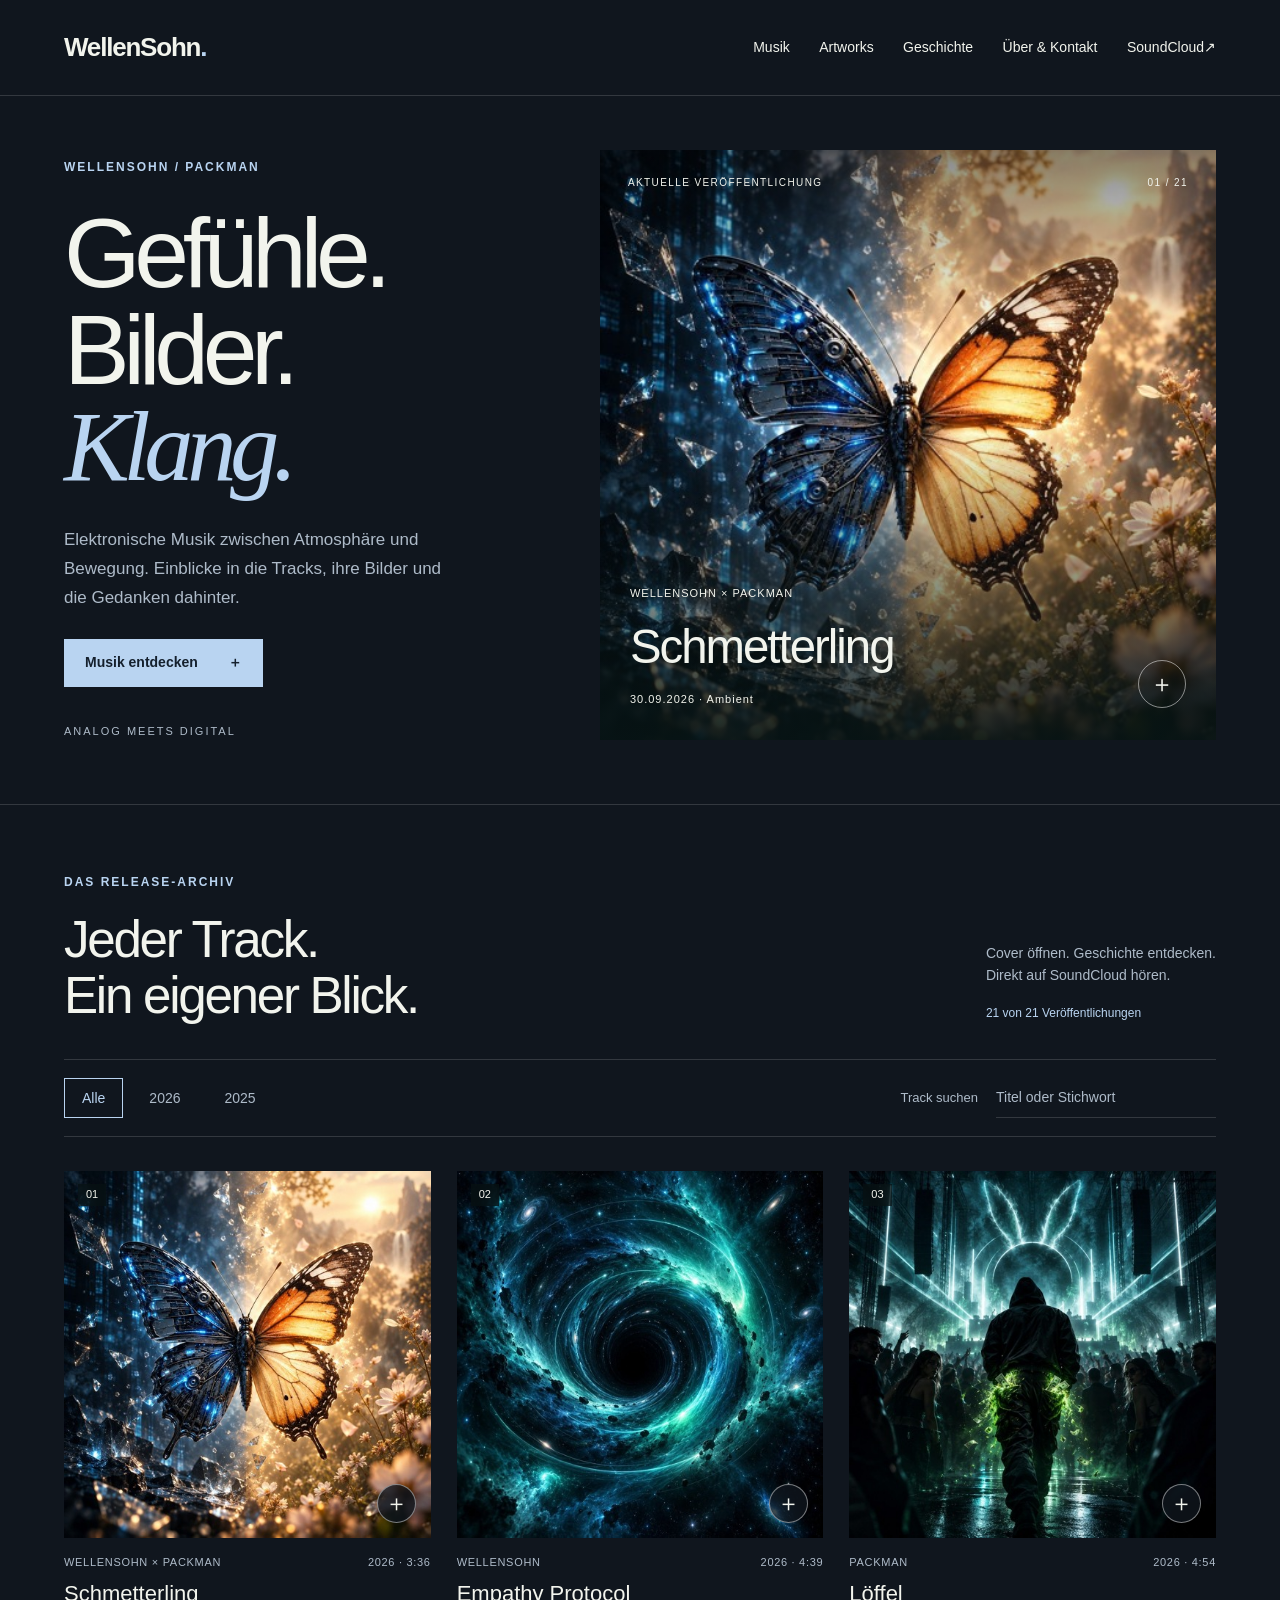
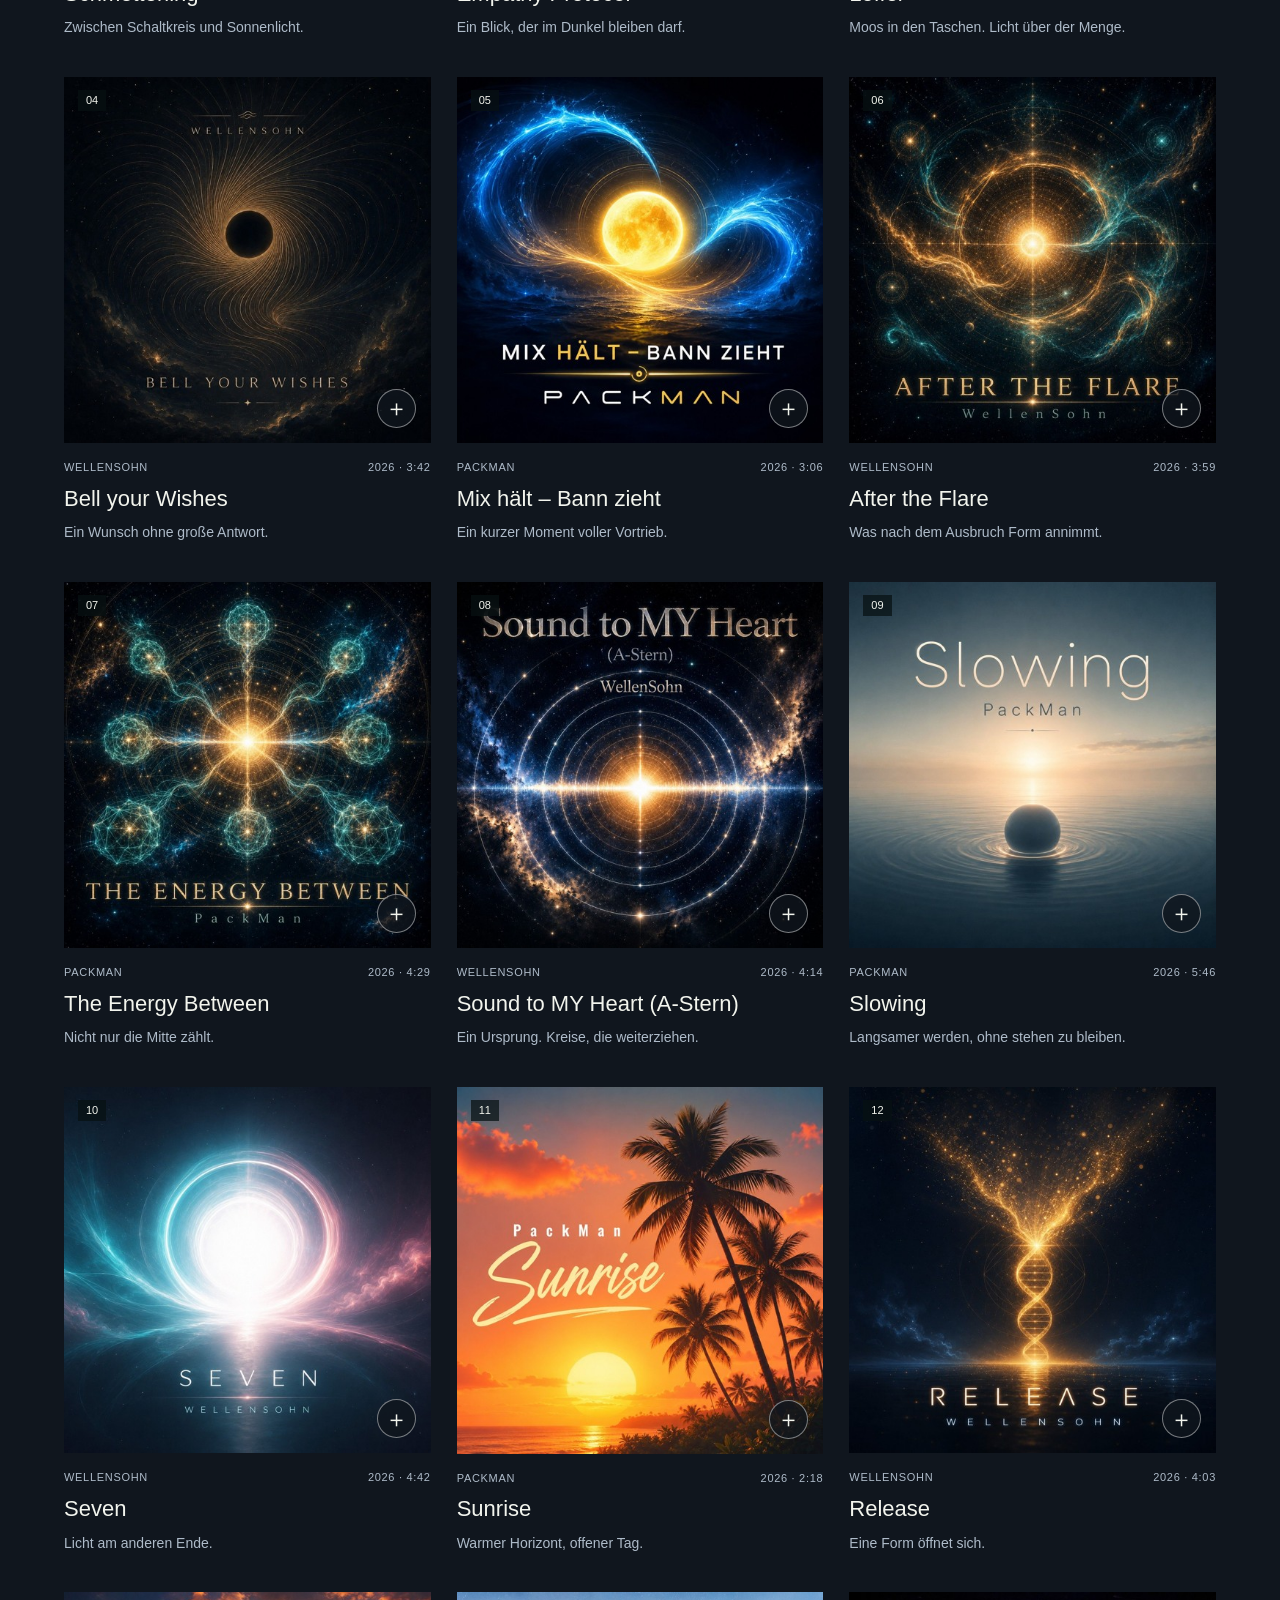
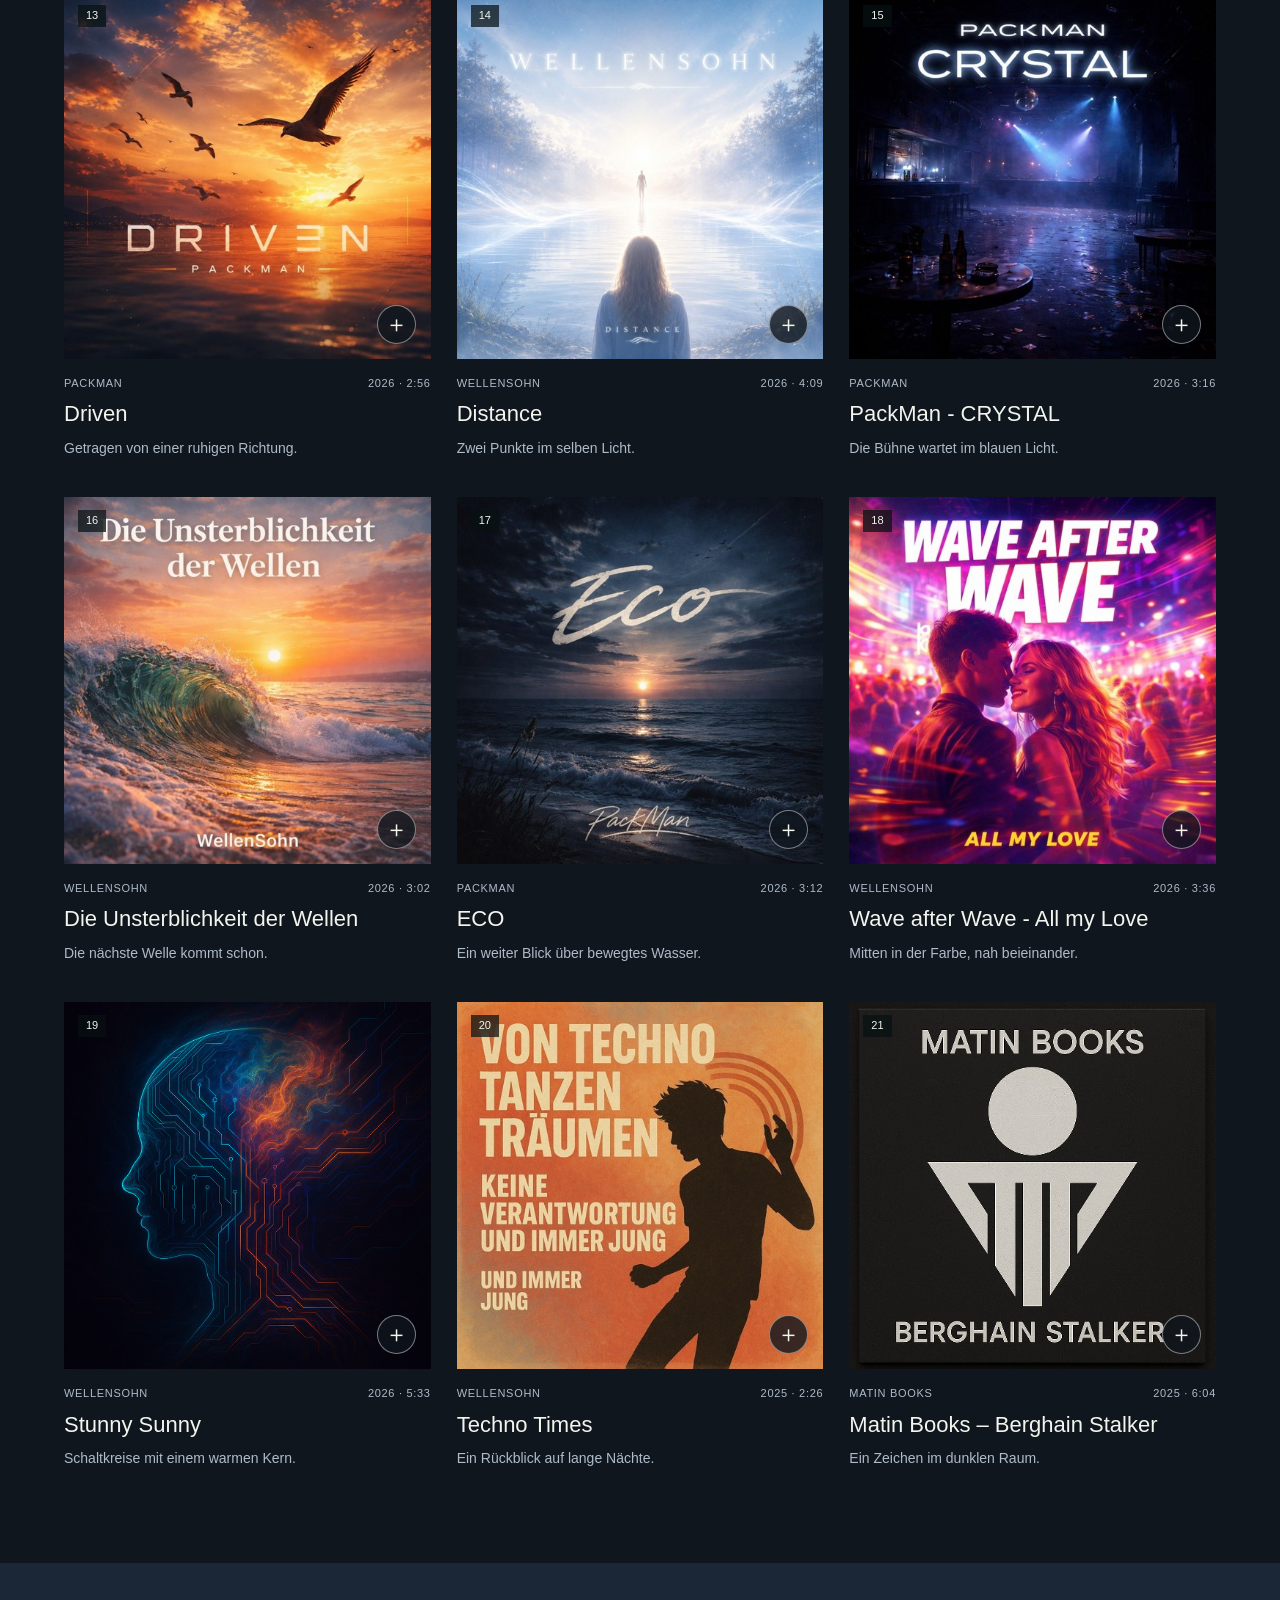
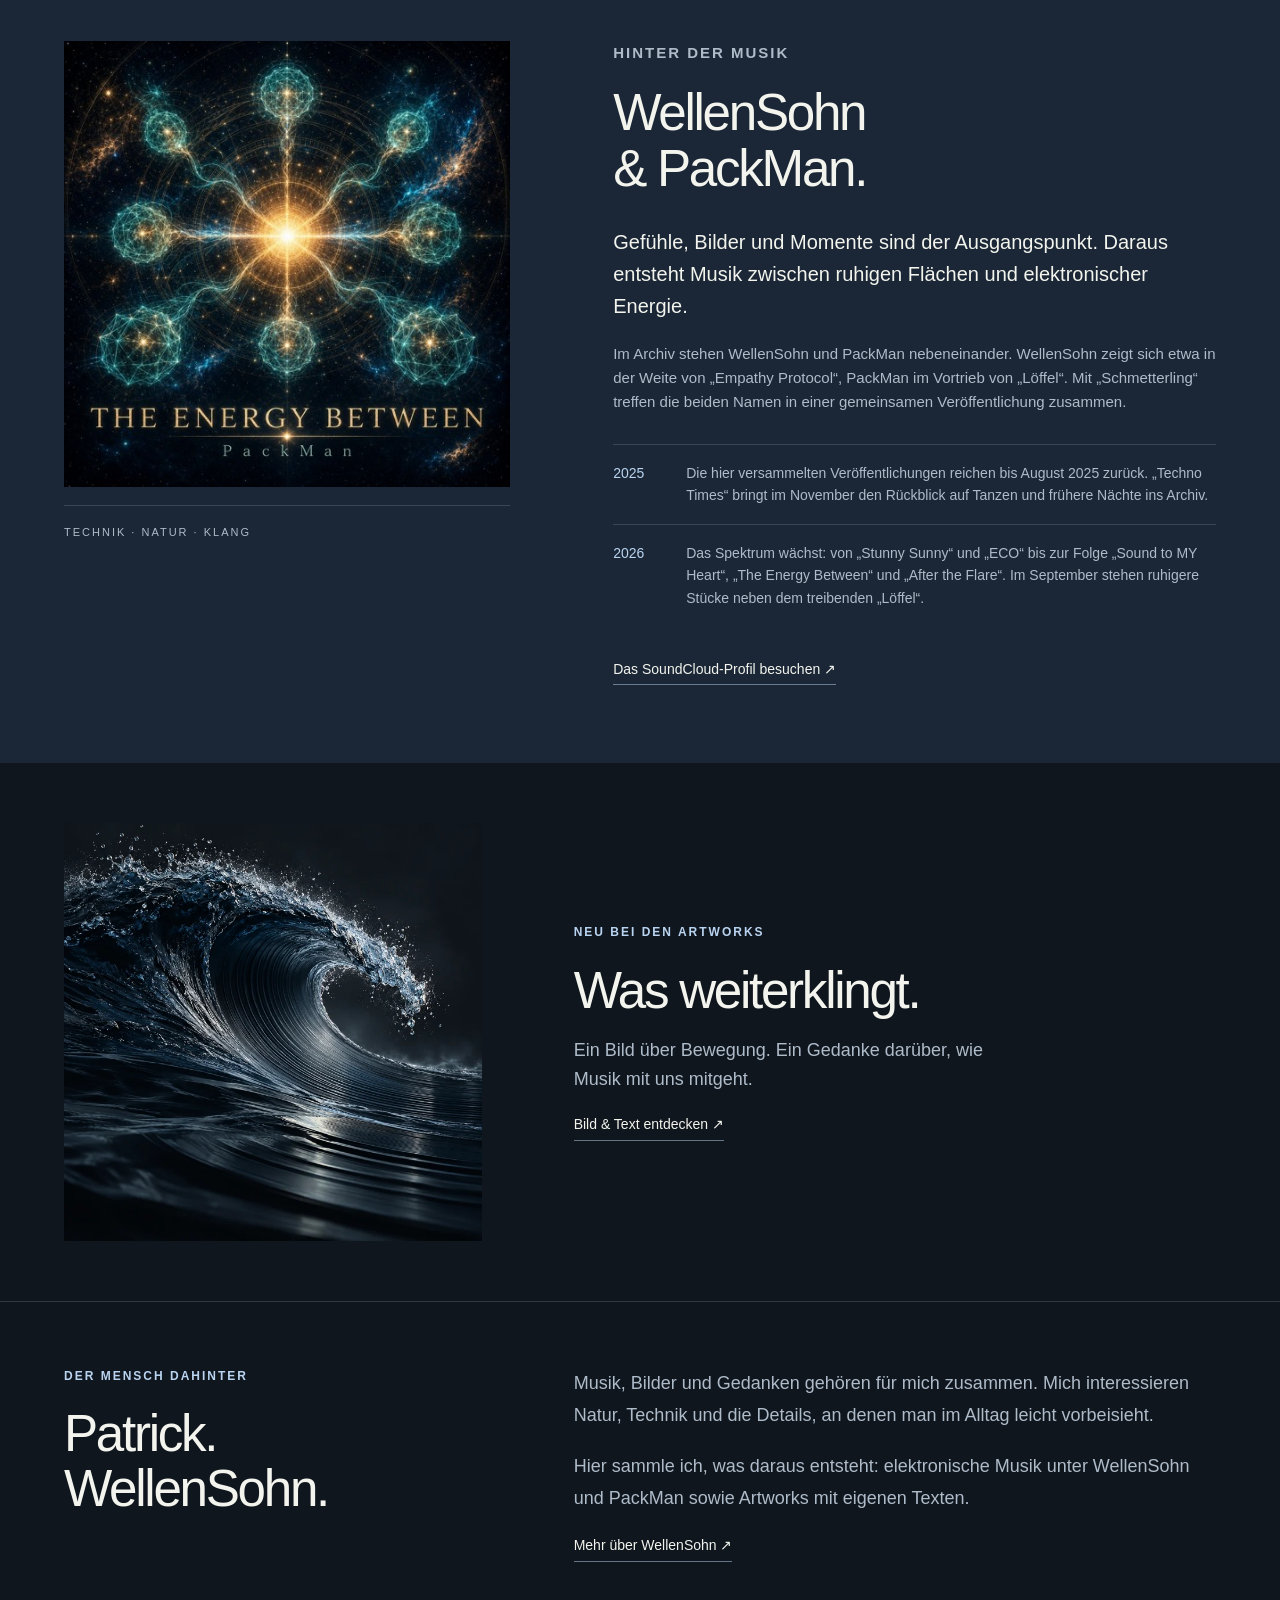
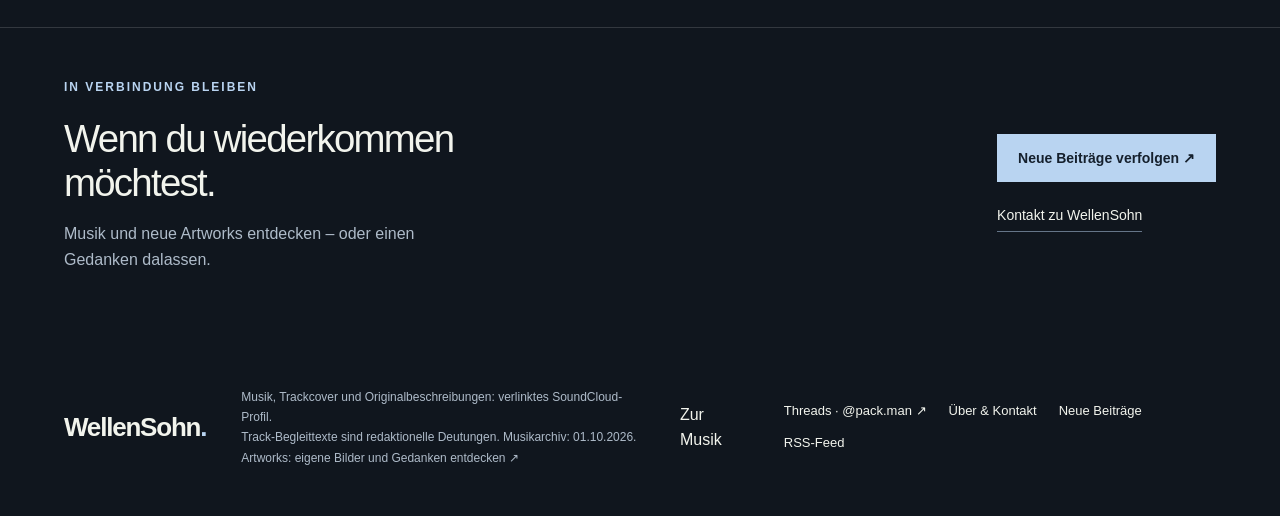
==== commit a8a71d5e: "Connect confirmed Threads profile across follow, contact and artworks" ====
--- a/index.html
+++ b/index.html
@@ -20,6 +20,6 @@
 <section class="music-section" id="musik" aria-labelledby="music-title"><div class="section-heading"><div><p class="eyebrow">DAS RELEASE-ARCHIV</p><h2 id="music-title">Jeder Track.<br>Ein eigener Blick.</h2></div><div class="archive-note"><p>Cover öffnen. Geschichte entdecken.<br>Direkt auf SoundCloud hören.</p><span id="count">21 Veröffentlichungen</span></div></div><div class="catalog-bar"><div class="year-buttons" role="group" aria-label="Nach Jahr filtern"><button class="year active" data-year="all" aria-pressed="true">Alle</button><button class="year" data-year="2026" aria-pressed="false">2026</button><button class="year" data-year="2025" aria-pressed="false">2025</button></div><label class="search-label"><span>Track suchen</span><input id="search" type="search" placeholder="Titel oder Stichwort" autocomplete="off"></label></div><div id="tracks" class="track-grid"></div><p id="empty" class="empty" hidden>Kein Track gefunden. Versuche ein anderes Stichwort.</p><p id="result-status" class="sr-only" role="status" aria-live="polite"></p><noscript><p>Für das interaktive Archiv bitte JavaScript aktivieren. <a href="https://soundcloud.com/pack-man-405653013/tracks">Alle Tracks direkt auf SoundCloud hören.</a></p></noscript></section>
 <section class="history" id="geschichte" aria-labelledby="history-title"><div class="history-image"><img src="assets/the-energy-between.jpg" alt="Cover von The Energy Between" width="500" height="500" loading="lazy"><span>TECHNIK · NATUR · KLANG</span></div><div class="history-copy"><p class="eyebrow">HINTER DER MUSIK</p><h2 id="history-title">WellenSohn<br>& PackMan.</h2><p class="lead">Gefühle, Bilder und Momente sind der Ausgangspunkt. Daraus entsteht Musik zwischen ruhigen Flächen und elektronischer Energie.</p><p>Im Archiv stehen WellenSohn und PackMan nebeneinander. WellenSohn zeigt sich etwa in der Weite von „Empathy Protocol“, PackMan im Vortrieb von „Löffel“. Mit „Schmetterling“ treffen die beiden Namen in einer gemeinsamen Veröffentlichung zusammen.</p><div class="timeline"><div><span>2025</span><p>Die hier versammelten Veröffentlichungen reichen bis August 2025 zurück. „Techno Times“ bringt im November den Rückblick auf Tanzen und frühere Nächte ins Archiv.</p></div><div><span>2026</span><p>Das Spektrum wächst: von „Stunny Sunny“ und „ECO“ bis zur Folge „Sound to MY Heart“, „The Energy Between“ und „After the Flare“. Im September stehen ruhigere Stücke neben dem treibenden „Löffel“.</p></div></div><a class="text-link" href="https://soundcloud.com/pack-man-405653013" target="_blank" rel="noopener noreferrer">Das SoundCloud-Profil besuchen ↗</a></div></section>
 <section class="home-artwork" aria-labelledby="home-artwork-title"><a href="artworks/was-weiterklingt.html" aria-label="Artwork Was weiterklingt öffnen"><img src="assets/artworks/was-weiterklingt-720.webp" width="720" height="720" loading="lazy" alt="Dunkelblaue Welle mit feinen Linien wie Schallplattenrillen"></a><div><p class="eyebrow">NEU BEI DEN ARTWORKS</p><h2 id="home-artwork-title">Was weiterklingt.</h2><p>Ein Bild über Bewegung. Ein Gedanke darüber, wie Musik mit uns mitgeht.</p><a class="text-link" href="artworks/was-weiterklingt.html">Bild & Text entdecken ↗</a></div></section><section class="about-preview" aria-labelledby="about-preview-title"><div><p class="eyebrow">DER MENSCH DAHINTER</p><h2 id="about-preview-title">Patrick.<br>WellenSohn.</h2></div><div><p>Musik, Bilder und Gedanken gehören für mich zusammen. Mich interessieren Natur, Technik und die Details, an denen man im Alltag leicht vorbeisieht.</p><p>Hier sammle ich, was daraus entsteht: elektronische Musik unter WellenSohn und PackMan sowie Artworks mit eigenen Texten.</p><a class="text-link" href="ueber.html">Mehr über WellenSohn ↗</a></div></section><aside class="stay-connected" aria-labelledby="stay-title"><div><p class="eyebrow">IN VERBINDUNG BLEIBEN</p><h2 id="stay-title">Wenn du wiederkommen möchtest.</h2><p>Musik und neue Artworks entdecken – oder einen Gedanken dalassen.</p></div><div class="connection-links"><a class="button light" href="ueber.html#folgen">Neue Beiträge verfolgen ↗</a><a class="text-link" href="ueber.html#kontakt">Kontakt zu WellenSohn</a></div></aside></main>
-<footer><a href="#" class="wordmark">WellenSohn<span class="brand-dot">.</span></a><p>Musik, Trackcover und Originalbeschreibungen: verlinktes SoundCloud-Profil.<br>Track-Begleittexte sind redaktionelle Deutungen. Musikarchiv: 01.10.2026.<br><a href="artworks.html">Artworks: eigene Bilder und Gedanken entdecken ↗</a></p><a href="#musik">Zur Musik</a><div class="footer-links"><a href="ueber.html">Über & Kontakt</a><a href="ueber.html#folgen">Neue Beiträge</a><a href="feed.xml">RSS-Feed</a></div></footer>
+<footer><a href="#" class="wordmark">WellenSohn<span class="brand-dot">.</span></a><p>Musik, Trackcover und Originalbeschreibungen: verlinktes SoundCloud-Profil.<br>Track-Begleittexte sind redaktionelle Deutungen. Musikarchiv: 01.10.2026.<br><a href="artworks.html">Artworks: eigene Bilder und Gedanken entdecken ↗</a></p><a href="#musik">Zur Musik</a><div class="footer-links"><a href="https://www.threads.com/@pack.man" target="_blank" rel="noopener noreferrer">Threads · @pack.man ↗</a><a href="ueber.html">Über & Kontakt</a><a href="ueber.html#folgen">Neue Beiträge</a><a href="feed.xml">RSS-Feed</a></div></footer>
 <dialog id="track-dialog" aria-labelledby="detail-title"><div class="dialog-inner"><button class="close-button" aria-label="Track-Ansicht schließen">✕</button><div class="detail-visual"><img id="detail-art" alt="" width="500" height="500"></div><div class="detail-copy"><p id="detail-meta" class="eyebrow"></p><h2 id="detail-title"></h2><div id="detail-tags" class="tags"></div><p class="story-label">ZUM TRACK · KREATIVE INTERPRETATION</p><p id="detail-story" class="story"></p><details id="original"><summary>Originalbeschreibung auf SoundCloud</summary><p id="detail-description"></p></details><div id="player-area"><button id="load-player" class="button light">▶ Auf dieser Seite anhören</button><p class="player-note">Lädt den SoundCloud-Player. Dabei wird eine Verbindung zu SoundCloud hergestellt.</p></div><a id="detail-link" class="text-link" target="_blank" rel="noopener noreferrer">Track auf SoundCloud öffnen ↗</a><div class="detail-bottom"><button id="previous" aria-label="Vorheriger Track">← Vorheriger</button><span id="detail-position"></span><button id="next" aria-label="Nächster Track">Nächster →</button></div></div></div></dialog>
 </body></html>
--- a/community.css
+++ b/community.css
@@ -44,3 +44,5 @@
 .related-card p{font-size:14px;color:var(--muted)}.related-card:hover{outline:1px solid var(--accent)}
 @media(max-width:900px){.header{height:auto;min-height:96px;flex-wrap:wrap;padding-top:15px;padding-bottom:15px;gap:4px 24px}.header nav{flex-wrap:wrap}.related-card{grid-template-columns:80px 1fr;padding:16px}.stay-connected{align-items:flex-start;flex-direction:column;gap:20px}.about-intro{grid-template-columns:1fr}.about-intro>img{max-width:180px;margin-top:20px}}
 @media(max-width:620px){.header nav{gap:0 20px}.about-main{padding-top:35px;padding-bottom:45px}.about-intro h1{font-size:45px;letter-spacing:-.05em}.about-lead{font-size:18px}.bio-copy{margin:40px 0;font-size:17px}.bio-copy h2{font-size:32px}.connection-grid,.related-grid,.about-preview,.home-artwork{grid-template-columns:1fr}.connection-card{padding:24px}.connection-section{padding:35px 0}.connection-links .button{gap:12px}.stay-connected{margin-top:45px}.about-preview,.home-artwork{gap:25px;padding-top:40px;padding-bottom:40px}.home-artwork img{max-width:100%}.comments-section,.related-section{margin-top:45px;padding-top:32px}.related-card{grid-template-columns:85px 1fr}.footer-links{width:100%}.comment-actions{gap:20px}.connection-note{font-size:13px}}
+
+@media(min-width:1050px){.follow-grid{grid-template-columns:repeat(3,minmax(0,1fr))}}
